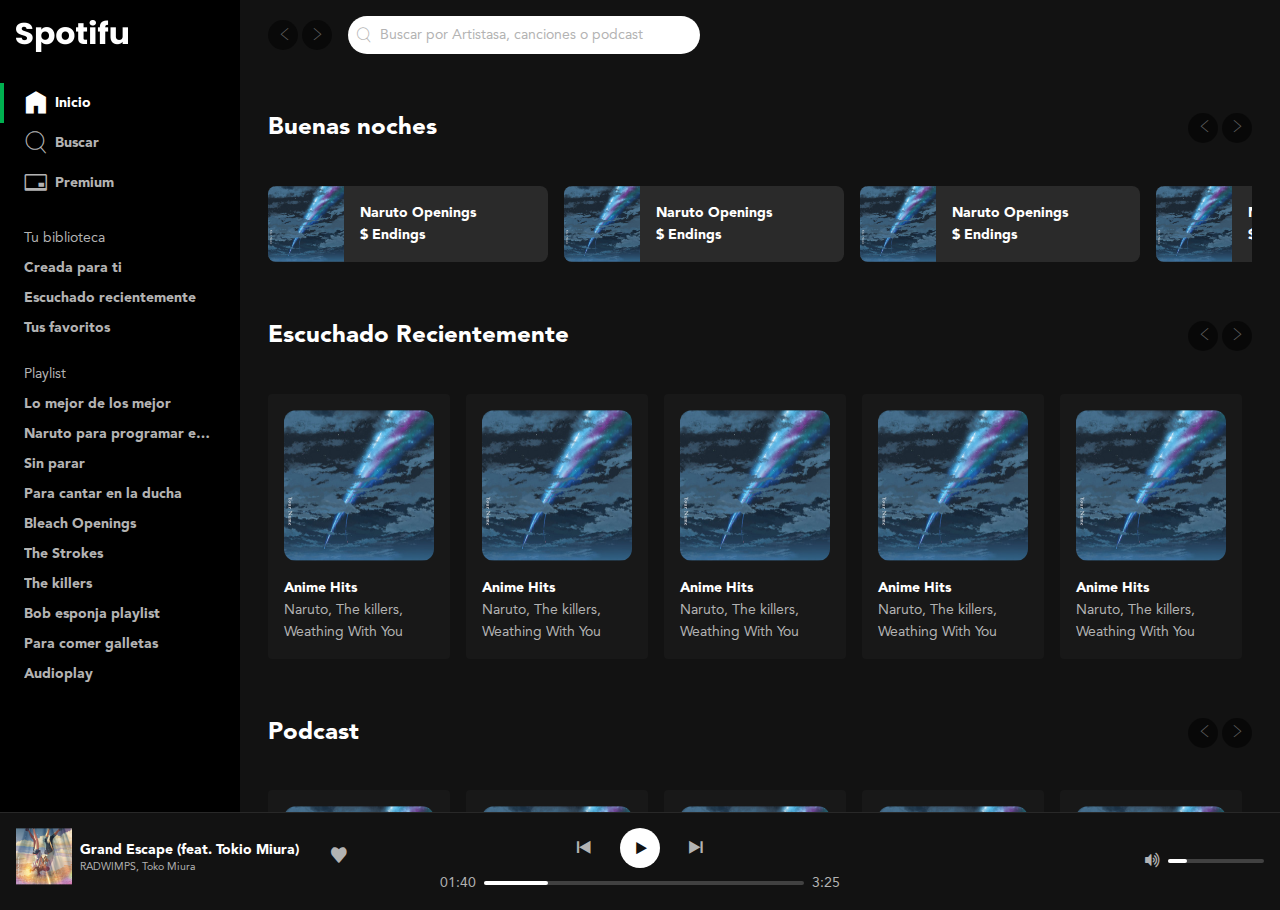
==== index.html @ 9090adfb "update: main-page" ====
<!DOCTYPE html>
<html lang="en">
<head>
    <meta charset="UTF-8">
    <meta http-equiv="X-UA-Compatible" content="IE=edge">
    <meta name="viewport" content="width=device-width, initial-scale=1.0">
    <title>Spotifu</title>
    <link rel="stylesheet" href="./css/index.css">
    <meta property="og:title" content="Spotifu, the best music" />
    <meta property="og:type" content="website" />
    <meta property="og:url" content="" />
    <meta property="og:image" content="./img/spotifu-logo.png" />
    <meta property="og:description" 
    content="Heres the best music in the world, where you can download and heart it from free" />
    <link rel="apple-touch-icon" sizes="57x57" href="/favicon/apple-icon-57x57.png">
    <link rel="apple-touch-icon" sizes="60x60" href="/favicon/apple-icon-60x60.png">
    <link rel="apple-touch-icon" sizes="72x72" href="/favicon/apple-icon-72x72.png">
    <link rel="apple-touch-icon" sizes="76x76" href="/favicon/apple-icon-76x76.png">
    <link rel="apple-touch-icon" sizes="114x114" href="/favicon/apple-icon-114x114.png">
    <link rel="apple-touch-icon" sizes="120x120" href="/favicon/apple-icon-120x120.png">
    <link rel="apple-touch-icon" sizes="144x144" href="/favicon/apple-icon-144x144.png">
    <link rel="apple-touch-icon" sizes="152x152" href="/favicon/apple-icon-152x152.png">
    <link rel="apple-touch-icon" sizes="180x180" href="/favicon/apple-icon-180x180.png">
    <link rel="icon" type="image/png" sizes="192x192"  href="/favicon/android-icon-192x192.png">
    <link rel="icon" type="image/png" sizes="32x32" href="/favicon/favicon-32x32.png">
    <link rel="icon" type="image/png" sizes="96x96" href="/favicon/favicon-96x96.png">
    <link rel="icon" type="image/png" sizes="16x16" href="/favicon/favicon-16x16.png">
    <link rel="manifest" href="/manifest.json">
    <meta name="msapplication-TileColor" content="#ffffff">
    <meta name="msapplication-TileImage" content="/ms-icon-144x144.png">
    <meta name="theme-color" content="#ffffff">
</head>
<body class="body"> 
    <div class="layout">
        <div class="layout-block">
            <div class="layout-sidebar">
                <div class="sidebar">
                    <header class="logo" role="banner">
                        <a href="/" aria-current="page">
                            <img src="img/spotifu-logo.png" alt="Logo de Spotifu" class="logo-image" width="112" height="32">
                        </a>
                    </header>
                    <nav class="menu" aria-label="Principal">
                        <ul class="menu-list">
                            <li class="menuItem is-active">
                                <a href="/" aria-current="page" class="link">
                                    <i class="icon-home" aria-hidden="true"></i> <span>Inicio</span>
                                </a>
                            </li>
                            <li class="menuItem">
                                <a href="/" aria-current="page" class="link">
                                    <i class="icon-search" ></i> <span>Buscar</span>
                                </a>
                            </li>
                            <li class="menuItem">
                                <a href="/" aria-current="page" class="link">
                                    <i class="icon-credit-card"></i> <span>Premium</span>
                                </a>
                            </li>
                        </ul>
                    </nav>
                    <nav class="list" aria-labelledby="library-navigation">
                        <h2 class="list-title" id="library-navigation">Tu biblioteca</h2>
                        <ul class="list-content">
                            <li class="list-item">
                                <a href="" class="link">Creada para ti</a>
                            </li>
                            <li class="list-item">
                                <a href="" class="link">Escuchado recientemente</a>
                            </li>
                            <li class="list-item">
                                <a href="" class="link">Tus favoritos</a>
                            </li>
                        </ul>
                    </nav>
                    <nav class="list" aria-labelledby="playlist-navigation">
                        <h2 class="list-title" id="playlist-navigation">Playlist</h2>
                        <ul class="list-content">
                            <li class="list-item">
                                <span class="ellipsis">
                                    <a href="" class="link">Lo mejor de los mejor</a>
                                </span>
                            </li>
                            <li class="list-item">
                                <span class="ellipsis">
                                    <a href="" class="link">Naruto para programar en la ducha</a>
                                </span>
                            </li>
                            <li class="list-item">
                                <span class="ellipsis">
                                    <a href="" class="link">Sin parar</a>
                                </span>
                            </li>
                            <li class="list-item">
                                <span class="ellipsis">
                                    <a href="" class="link">Para cantar en la ducha </a>
                                </span>
                            </li>
                            <li class="list-item">
                                <span class="ellipsis">
                                    <a href="" class="link">Bleach Openings</a>     
                                </span>
                            </li>
                            <li class="list-item">
                                <span class="ellipsis">
                                    <a href="" class="link">The Strokes</a>
                                </span>
                            </li>
                            <li class="list-item">
                                <span class="ellipsis">
                                    
                                    <a href="" class="link">The killers</a>
                                </span>
                            </li>
                            <li class="list-item">
                                <span class="ellipsis">
                                    
                                    <a href="" class="link">Bob esponja playlist</a>
                                </span>
                            </li>
                            <li class="list-item">
                                <span class="ellipsis">
                                    
                                    <a href="" class="link">Para comer galletas</a>
                                </span>
                            </li>
                            <li class="list-item">
                                <span class="ellipsis">
                                    
                                    <a href="" class="link">Audioplay</a>
                                </span>
                            </li>
                        </ul>
                    </nav>
                </div>
            </div>
            <div class="layout-main">
                <div class="page">
                    <div class="sticky">
                        <div class="page-block">
                            <header  class="header " aria-label="Barra superior y menú del usuario">
                                <div class="navigation">
                                    <button disabled href="" aria-label="Volver" title="Volver" class="navigation-prev">
                                        <i class="icon-arrow-left" aria-hidden="true"></i>
                                    </button>
                                    <button disabled href="" aria-label="Avanzar " title="Avanzar" class="navigation-next">
                                        <i class="icon-arrow-right" aria-hidden="true"></i>
                                    </button>
                                </div>
                                <form class="search" role="search" aria-label="Buscar por Artista, canciones o podcast" >
                                    <i class="icon-search" aria-hidden="true" ></i>
                                    <input type="search" placeholder="Buscar por Artistasa, canciones o podcast">
                                </form>
                            </header>
                        </div>
                    </div>
                    <main class="page-block">
                        <section class="playlistList" aria-labelledby="region1">
                            <div class="playlistList-top">
                                <h2 class="playlistList-title" id="region1">Buenas noches</h2>
                                <div class="navigation">
                                    <button disabled href="" aria-label="Volver" title="Volver" class="navigation-prev">
                                        <i class="icon-arrow-left" aria-hidden="true"></i>
                                    </button>
                                    <button disabled href="" aria-label="Avanzar " title="Avanzar" class="navigation-next">
                                        <i class="icon-arrow-right" aria-hidden="true"></i>
                                    </button>
                                </div>
                            </div>
                            <div class="playlistList-container">
                                <div class="playlistB">
                                    <div class="playlistB-cover">
                                        <img src="./img/animeHits.png" alt="Cover de la playlist Anime Hits">
                                    </div>
                                    <div class="playlistB-details">
                                        <h3 class="playlistB-title">Naruto Openings $ Endings</h3>
                                        <div class="playlistB-control">
                                            <button class="buttonIcon is-primary" title="Reporducir la lista de reproducción Naruto Openings $ Endings" aria-label="Reporducir la lista de reproducción Naruto Openings $ Endings">
                                                <i class="icon-play" aria-hidden="true"></i>
                                            </button>
                                        </div>
                                    </div>
                                </div>
                                <div class="playlistB">
                                    <div class="playlistB-cover">
                                        <img src="./img/animeHits.png" alt="Cover de la playlist Anime Hits">
                                    </div>
                                    <div class="playlistB-details">
                                        <h3 class="playlistB-title">Naruto Openings $ Endings</h3>
                                        <div class="playlistB-control">
                                            <button class="buttonIcon is-primary" title="Reporducir la lista de reproducción Naruto Openings $ Endings" aria-label="Reporducir la lista de reproducción Naruto Openings $ Endings">
                                                <i class="icon-play" aria-hidden="true"></i>
                                            </button>
                                        </div>
                                    </div>
                                </div>
                                <div class="playlistB">
                                    <div class="playlistB-cover">
                                        <img src="./img/animeHits.png" alt="Cover de la playlist Anime Hits">
                                    </div>
                                    <div class="playlistB-details">
                                        <h3 class="playlistB-title">Naruto Openings $ Endings</h3>
                                        <div class="playlistB-control">
                                            <button class="buttonIcon is-primary" title="Reporducir la lista de reproducción Naruto Openings $ Endings" aria-label="Reporducir la lista de reproducción Naruto Openings $ Endings">
                                                <i class="icon-play" aria-hidden="true"></i>
                                            </button>
                                        </div>
                                    </div>
                                </div>
                                <div class="playlistB">
                                    <div class="playlistB-cover">
                                        <img src="./img/animeHits.png" alt="Cover de la playlist Anime Hits">
                                    </div>
                                    <div class="playlistB-details">
                                        <h3 class="playlistB-title">Naruto Openings $ Endings</h3>
                                        <div class="playlistB-control">
                                            <button class="buttonIcon is-primary" title="Reporducir la lista de reproducción Naruto Openings $ Endings" aria-label="Reporducir la lista de reproducción Naruto Openings $ Endings">
                                                <i class="icon-play" aria-hidden="true"></i>
                                            </button>
                                        </div>
                                    </div>
                                </div>
                                <div class="playlistB">
                                    <div class="playlistB-cover">
                                        <img src="./img/animeHits.png" alt="Cover de la playlist Anime Hits">
                                    </div>
                                    <div class="playlistB-details">
                                        <h3 class="playlistB-title">Naruto Openings $ Endings</h3>
                                        <div class="playlistB-control">
                                            <button class="buttonIcon is-primary" title="Reporducir la lista de reproducción Naruto Openings $ Endings" aria-label="Reporducir la lista de reproducción Naruto Openings $ Endings">
                                                <i class="icon-play" aria-hidden="true"></i>
                                            </button>
                                        </div>
                                    </div>
                                </div>
                                <div class="playlistB">
                                    <div class="playlistB-cover">
                                        <img src="./img/animeHits.png" alt="Cover de la playlist Anime Hits">
                                    </div>
                                    <div class="playlistB-details">
                                        <h3 class="playlistB-title">Naruto Openings $ Endings</h3>
                                        <div class="playlistB-control">
                                            <button class="buttonIcon is-primary" title="Reporducir la lista de reproducción Naruto Openings $ Endings" aria-label="Reporducir la lista de reproducción Naruto Openings $ Endings">
                                                <i class="icon-play" aria-hidden="true"></i>
                                            </button>
                                        </div>
                                    </div>
                                </div>
                                <div class="playlistB">
                                    <div class="playlistB-cover">
                                        <img src="./img/animeHits.png" alt="Cover de la playlist Anime Hits">
                                    </div>
                                    <div class="playlistB-details">
                                        <h3 class="playlistB-title">Naruto Openings $ Endings</h3>
                                        <div class="playlistB-control">
                                            <button class="buttonIcon is-primary" title="Reporducir la lista de reproducción Naruto Openings $ Endings" aria-label="Reporducir la lista de reproducción Naruto Openings $ Endings">
                                                <i class="icon-play" aria-hidden="true"></i>
                                            </button>
                                        </div>
                                    </div>
                                </div>
                                <div class="playlistB">
                                    <div class="playlistB-cover">
                                        <img src="./img/animeHits.png" alt="Cover de la playlist Anime Hits">
                                    </div>
                                    <div class="playlistB-details">
                                        <h3 class="playlistB-title">Naruto Openings $ Endings</h3>
                                        <div class="playlistB-control">
                                            <button class="buttonIcon is-primary" title="Reporducir la lista de reproducción Naruto Openings $ Endings" aria-label="Reporducir la lista de reproducción Naruto Openings $ Endings">
                                                <i class="icon-play" aria-hidden="true"></i>
                                            </button>
                                        </div>
                                    </div>
                                </div>
                                <div class="playlistB">
                                    <div class="playlistB-cover">
                                        <img src="./img/animeHits.png" alt="Cover de la playlist Anime Hits">
                                    </div>
                                    <div class="playlistB-details">
                                        <h3 class="playlistB-title">Naruto Openings $ Endings</h3>
                                        <div class="playlistB-control">
                                            <button class="buttonIcon is-primary" title="Reporducir la lista de reproducción Naruto Openings $ Endings" aria-label="Reporducir la lista de reproducción Naruto Openings $ Endings">
                                                <i class="icon-play" aria-hidden="true"></i>
                                            </button>
                                        </div>
                                    </div>
                                </div>
                            </div>
                        </section>
                    
                        <section class="playlistList" aria-labelledby="region2">
                            <div class="playlistList-top">
                                <h2 class="playlistList-title" id="region2">Escuchado Recientemente</h2>
                                <div class="navigation">
                                    <button disabled href="" aria-label="Volver" title="Volver" class="navigation-prev">
                                        <i class="icon-arrow-left" aria-hidden="true"></i>
                                    </button>
                                    <button disabled href="" aria-label="Avanzar " title="Avanzar" class="navigation-next">
                                        <i class="icon-arrow-right" aria-hidden="true"></i>
                                    </button>
                                </div>
                            </div>
                            
                            <div class="playlistList-container">
                                <div class="playlistA">
                                    <div class="playlistA-cover">
                                        <img src="img/animeHits.png" alt="Cover de la playlist AnimeHits">
                                        <button class="buttonIcon is-primary" aria-label="Reproducir" title="Reproducir">
                                            <i class="icon-play" aria-hidden="true"></i>
                                        </button>
                                    </div>
                                    <h3 class="playlistA-title">Anime Hits</h3>
                                    <h4 class="playlistA-description">Naruto, The killers, Weathing With You</h4>
                                </div>
                                <div class="playlistA">
                                    <div class="playlistA-cover">
                                        <img src="img/animeHits.png" alt="Cover de la playlist AnimeHits">
                                        <button class="buttonIcon is-primary" aria-label="Reproducir" title="Reproducir">
                                            <i class="icon-play" aria-hidden="true"></i>
                                        </button>
                                    </div>
                                    <h3 class="playlistA-title">Anime Hits</h3>
                                    <h4 class="playlistA-description">Naruto, The killers, Weathing With You</h4>
                                </div>
                                <div class="playlistA">
                                    <div class="playlistA-cover">
                                        <img src="img/animeHits.png" alt="Cover de la playlist AnimeHits">
                                        <button class="buttonIcon is-primary" aria-label="Reproducir" title="Reproducir">
                                            <i class="icon-play" aria-hidden="true"></i>
                                        </button>
                                    </div>
                                    <h3 class="playlistA-title">Anime Hits</h3>
                                    <h4 class="playlistA-description">Naruto, The killers, Weathing With You</h4>
                                </div>
                                <div class="playlistA">
                                    <div class="playlistA-cover">
                                        <img src="img/animeHits.png" alt="Cover de la playlist AnimeHits">
                                        <button class="buttonIcon is-primary" aria-label="Reproducir" title="Reproducir">
                                            <i class="icon-play" aria-hidden="true"></i>
                                        </button>
                                    </div>
                                    <h3 class="playlistA-title">Anime Hits</h3>
                                    <h4 class="playlistA-description">Naruto, The killers, Weathing With You</h4>
                                </div>
                                <div class="playlistA">
                                    <div class="playlistA-cover">
                                        <img src="img/animeHits.png" alt="Cover de la playlist AnimeHits">
                                        <button class="buttonIcon is-primary" aria-label="Reproducir" title="Reproducir">
                                            <i class="icon-play" aria-hidden="true"></i>
                                        </button>
                                    </div>
                                    <h3 class="playlistA-title">Anime Hits</h3>
                                    <h4 class="playlistA-description">Naruto, The killers, Weathing With You</h4>
                                </div>
                                <div class="playlistA">
                                    <div class="playlistA-cover">
                                        <img src="img/animeHits.png" alt="Cover de la playlist AnimeHits">
                                        <button class="buttonIcon is-primary" aria-label="Reproducir" title="Reproducir">
                                            <i class="icon-play" aria-hidden="true"></i>
                                        </button>
                                    </div>
                                    <h3 class="playlistA-title">Anime Hits</h3>
                                    <h4 class="playlistA-description">Naruto, The killers, Weathing With You</h4>
                                </div>
                                <div class="playlistA">
                                    <div class="playlistA-cover">
                                        <img src="img/animeHits.png" alt="Cover de la playlist AnimeHits">
                                        <button class="buttonIcon is-primary" aria-label="Reproducir" title="Reproducir">
                                            <i class="icon-play" aria-hidden="true"></i>
                                        </button>
                                    </div>
                                    <h3 class="playlistA-title">Anime Hits</h3>
                                    <h4 class="playlistA-description">Naruto, The killers, Weathing With You</h4>
                                </div>
                                <div class="playlistA">
                                    <div class="playlistA-cover">
                                        <img src="img/animeHits.png" alt="Cover de la playlist AnimeHits">
                                        <button class="buttonIcon is-primary" aria-label="Reproducir" title="Reproducir">
                                            <i class="icon-play" aria-hidden="true"></i>
                                        </button>
                                    </div>
                                    <h3 class="playlistA-title">Anime Hits</h3>
                                    <h4 class="playlistA-description">Naruto, The killers, Weathing With You</h4>
                                </div>
                                <div class="playlistA">
                                    <div class="playlistA-cover">
                                        <img src="img/animeHits.png" alt="Cover de la playlist AnimeHits">
                                        <button class="buttonIcon is-primary" aria-label="Reproducir" title="Reproducir">
                                            <i class="icon-play" aria-hidden="true"></i>
                                        </button>
                                    </div>
                                    <h3 class="playlistA-title">Anime Hits</h3>
                                    <h4 class="playlistA-description">Naruto, The killers, Weathing With You</h4>
                                </div>
                            </div>
                        </section>
                        <section class="playlistList" aria-labelledby="region3">
                            <div class="playlistList-top">
                                <h2 class="playlistList-title" id="region3">Podcast</h2>
                                <div class="navigation">
                                    <button disabled href="" aria-label="Volver" title="Volver" class="navigation-prev">
                                        <i class="icon-arrow-left" aria-hidden="true"></i>
                                    </button>
                                    <button disabled href="" aria-label="Avanzar " title="Avanzar" class="navigation-next">
                                        <i class="icon-arrow-right" aria-hidden="true"></i>
                                    </button>
                                </div>
                            </div>
                            
                            <div class="playlistList-container">
                                <div class="playlistA">
                                    <div class="playlistA-cover">
                                        <img src="img/animeHits.png" alt="Cover de la playlist AnimeHits">
                                        <button class="buttonIcon is-primary" aria-label="Reproducir" title="Reproducir">
                                            <i class="icon-play" aria-hidden="true"></i>
                                        </button>
                                    </div>
                                    <h3 class="playlistA-title">Anime Hits</h3>
                                    <h4 class="playlistA-description">Naruto, The killers, Weathing With You</h4>
                                </div>
                                <div class="playlistA">
                                    <div class="playlistA-cover">
                                        <img src="img/animeHits.png" alt="Cover de la playlist AnimeHits">
                                        <button class="buttonIcon is-primary" aria-label="Reproducir" title="Reproducir">
                                            <i class="icon-play" aria-hidden="true"></i>
                                        </button>
                                    </div>
                                    <h3 class="playlistA-title">Anime Hits</h3>
                                    <h4 class="playlistA-description">Naruto, The killers, Weathing With You</h4>
                                </div>
                                <div class="playlistA">
                                    <div class="playlistA-cover">
                                        <img src="img/animeHits.png" alt="Cover de la playlist AnimeHits">
                                        <button class="buttonIcon is-primary" aria-label="Reproducir" title="Reproducir">
                                            <i class="icon-play" aria-hidden="true"></i>
                                        </button>
                                    </div>
                                    <h3 class="playlistA-title">Anime Hits</h3>
                                    <h4 class="playlistA-description">Naruto, The killers, Weathing With You</h4>
                                </div>
                                <div class="playlistA">
                                    <div class="playlistA-cover">
                                        <img src="img/animeHits.png" alt="Cover de la playlist AnimeHits">
                                        <button class="buttonIcon is-primary" aria-label="Reproducir" title="Reproducir">
                                            <i class="icon-play" aria-hidden="true"></i>
                                        </button>
                                    </div>
                                    <h3 class="playlistA-title">Anime Hits</h3>
                                    <h4 class="playlistA-description">Naruto, The killers, Weathing With You</h4>
                                </div>
                                <div class="playlistA">
                                    <div class="playlistA-cover">
                                        <img src="img/animeHits.png" alt="Cover de la playlist AnimeHits">
                                        <button class="buttonIcon is-primary" aria-label="Reproducir" title="Reproducir">
                                            <i class="icon-play" aria-hidden="true"></i>
                                        </button>
                                    </div>
                                    <h3 class="playlistA-title">Anime Hits</h3>
                                    <h4 class="playlistA-description">Naruto, The killers, Weathing With You</h4>
                                </div>
                                <div class="playlistA">
                                    <div class="playlistA-cover">
                                        <img src="img/animeHits.png" alt="Cover de la playlist AnimeHits">
                                        <button class="buttonIcon is-primary" aria-label="Reproducir" title="Reproducir">
                                            <i class="icon-play" aria-hidden="true"></i>
                                        </button>
                                    </div>
                                    <h3 class="playlistA-title">Anime Hits</h3>
                                    <h4 class="playlistA-description">Naruto, The killers, Weathing With You</h4>
                                </div>
                                <div class="playlistA">
                                    <div class="playlistA-cover">
                                        <img src="img/animeHits.png" alt="Cover de la playlist AnimeHits">
                                        <button class="buttonIcon is-primary" aria-label="Reproducir" title="Reproducir">
                                            <i class="icon-play" aria-hidden="true"></i>
                                        </button>
                                    </div>
                                    <h3 class="playlistA-title">Anime Hits</h3>
                                    <h4 class="playlistA-description">Naruto, The killers, Weathing With You</h4>
                                </div>
                                <div class="playlistA">
                                    <div class="playlistA-cover">
                                        <img src="img/animeHits.png" alt="Cover de la playlist AnimeHits">
                                        <button class="buttonIcon is-primary" aria-label="Reproducir" title="Reproducir">
                                            <i class="icon-play" aria-hidden="true"></i>
                                        </button>
                                    </div>
                                    <h3 class="playlistA-title">Anime Hits</h3>
                                    <h4 class="playlistA-description">Naruto, The killers, Weathing With You</h4>
                                </div>
                                <div class="playlistA">
                                    <div class="playlistA-cover">
                                        <img src="img/animeHits.png" alt="Cover de la playlist AnimeHits">
                                        <button class="buttonIcon is-primary" aria-label="Reproducir" title="Reproducir">
                                            <i class="icon-play" aria-hidden="true"></i>
                                        </button>
                                    </div>
                                    <h3 class="playlistA-title">Anime Hits</h3>
                                    <h4 class="playlistA-description">Naruto, The killers, Weathing With You</h4>
                                </div>
                            </div>
                        </section>
                        <section class="playlistList" aria-labelledby="region4">
                            <div class="playlistList-top">
                                <h2 class="playlistList-title" id="region4">Lo mejor de lo mejor</h2>
                                <div class="navigation">
                                    <button disabled href="" aria-label="Volver" title="Volver" class="navigation-prev">
                                        <i class="icon-arrow-left" aria-hidden="true"></i>
                                    </button>
                                    <button disabled href="" aria-label="Avanzar " title="Avanzar" class="navigation-next">
                                        <i class="icon-arrow-right" aria-hidden="true"></i>
                                    </button>
                                </div>
                            </div>
                            
                            <div class="playlistList-container">
                                <div class="playlistA">
                                    <div class="playlistA-cover">
                                        <img src="img/animeHits.png" alt="Cover de la playlist AnimeHits">
                                        <button class="buttonIcon is-primary" aria-label="Reproducir" title="Reproducir">
                                            <i class="icon-play" aria-hidden="true"></i>
                                        </button>
                                    </div>
                                    <h3 class="playlistA-title">Anime Hits</h3>
                                    <h4 class="playlistA-description">Naruto, The killers, Weathing With You</h4>
                                </div>
                                <div class="playlistA">
                                    <div class="playlistA-cover">
                                        <img src="img/animeHits.png" alt="Cover de la playlist AnimeHits">
                                        <button class="buttonIcon is-primary" aria-label="Reproducir" title="Reproducir">
                                            <i class="icon-play" aria-hidden="true"></i>
                                        </button>
                                    </div>
                                    <h3 class="playlistA-title">Anime Hits</h3>
                                    <h4 class="playlistA-description">Naruto, The killers, Weathing With You</h4>
                                </div>
                                <div class="playlistA">
                                    <div class="playlistA-cover">
                                        <img src="img/animeHits.png" alt="Cover de la playlist AnimeHits">
                                        <button class="buttonIcon is-primary" aria-label="Reproducir" title="Reproducir">
                                            <i class="icon-play" aria-hidden="true"></i>
                                        </button>
                                    </div>
                                    <h3 class="playlistA-title">Anime Hits</h3>
                                    <h4 class="playlistA-description">Naruto, The killers, Weathing With You</h4>
                                </div>
                                <div class="playlistA">
                                    <div class="playlistA-cover">
                                        <img src="img/animeHits.png" alt="Cover de la playlist AnimeHits">
                                        <button class="buttonIcon is-primary" aria-label="Reproducir" title="Reproducir">
                                            <i class="icon-play" aria-hidden="true"></i>
                                        </button>
                                    </div>
                                    <h3 class="playlistA-title">Anime Hits</h3>
                                    <h4 class="playlistA-description">Naruto, The killers, Weathing With You</h4>
                                </div>
                                <div class="playlistA">
                                    <div class="playlistA-cover">
                                        <img src="img/animeHits.png" alt="Cover de la playlist AnimeHits">
                                        <button class="buttonIcon is-primary" aria-label="Reproducir" title="Reproducir">
                                            <i class="icon-play" aria-hidden="true"></i>
                                        </button>
                                    </div>
                                    <h3 class="playlistA-title">Anime Hits</h3>
                                    <h4 class="playlistA-description">Naruto, The killers, Weathing With You</h4>
                                </div>
                                <div class="playlistA">
                                    <div class="playlistA-cover">
                                        <img src="img/animeHits.png" alt="Cover de la playlist AnimeHits">
                                        <button class="buttonIcon is-primary" aria-label="Reproducir" title="Reproducir">
                                            <i class="icon-play" aria-hidden="true"></i>
                                        </button>
                                    </div>
                                    <h3 class="playlistA-title">Anime Hits</h3>
                                    <h4 class="playlistA-description">Naruto, The killers, Weathing With You</h4>
                                </div>
                                <div class="playlistA">
                                    <div class="playlistA-cover">
                                        <img src="img/animeHits.png" alt="Cover de la playlist AnimeHits">
                                        <button class="buttonIcon is-primary" aria-label="Reproducir" title="Reproducir">
                                            <i class="icon-play" aria-hidden="true"></i>
                                        </button>
                                    </div>
                                    <h3 class="playlistA-title">Anime Hits</h3>
                                    <h4 class="playlistA-description">Naruto, The killers, Weathing With You</h4>
                                </div>
                                <div class="playlistA">
                                    <div class="playlistA-cover">
                                        <img src="img/animeHits.png" alt="Cover de la playlist AnimeHits">
                                        <button class="buttonIcon is-primary" aria-label="Reproducir" title="Reproducir">
                                            <i class="icon-play" aria-hidden="true"></i>
                                        </button>
                                    </div>
                                    <h3 class="playlistA-title">Anime Hits</h3>
                                    <h4 class="playlistA-description">Naruto, The killers, Weathing With You</h4>
                                </div>
                                <div class="playlistA">
                                    <div class="playlistA-cover">
                                        <img src="img/animeHits.png" alt="Cover de la playlist AnimeHits">
                                        <button class="buttonIcon is-primary" aria-label="Reproducir" title="Reproducir">
                                            <i class="icon-play" aria-hidden="true"></i>
                                        </button>
                                    </div>
                                    <h3 class="playlistA-title">Anime Hits</h3>
                                    <h4 class="playlistA-description">Naruto, The killers, Weathing With You</h4>
                                </div>
                            </div>
                        </section>
                    </main>
                </div>
            </div>
            
        </div>
        <div class="layout-block">
            <footer class="layout-bottom">
                <div class="player">
                    <div class="player-nowPlaying">
                        <div class="nowPlaying">
                            <div class="nowPlaying-cover">
                                <img src="img/MiniCover.png" alt="Portada Grand Scape">
                            </div>
                            <div class="nowPlaying-details">
                                <div class="nowPlaying-description">
                                    <a href="#song" class="nowPlaying-title">
                                        Grand Escape (feat. Tokio Miura) 
                                    </a> 
                                    <a href="#RADWIMPS" class="nowPlaying-artist"> 
                                        RADWIMPS, Toko Miura 
                                    </a> 
                                </div>
                                <div class="nowPlaying-actions">
                                    <button class="player-control"  role="switch" title="Guardar en tu biblioteca" aria-label="Guardar en tu biblioteca" aria-checked="false">
                                        <i class="icon-heart" aria-hidden="true"></i>
                                    </button>
                                </div>
                               
                            </div>
                        </div>
                    </div>
                    <div class="player-PlayerControls">
                        <div class="playerControls">
                            <div class="playerControls-buttons" aria-label="Controles de reproducción">
                                <button class="buttonIcon" aria-label="Anterior" title="Anterior">
                                    <i class="icon-prev" aria-hidden="true"></i>
                                </button>
                                <button class="buttonIcon is-white" aria-label="Reproducir">
                                    <i class="icon-play" aria-hidden="true"></i>
                                </button>
                                <button class="buttonIcon" aria-label="Siguiente" title="Siguiente">
                                    <i class="icon-next" aria-hidden="true"></i>
                                </button>
                            </div>
                            
                            <div class="playerPlayback">
                                <span class="playerPlayback-progressTime">01:40</span>
                                <div class="playerPlayback-slider">
                                    <div class="slider">
                                        <div class="slider-progress">
                                            <button class="slider-button" aria-label="Controlar el progreso de la reproducción"></button>
                                        </div>
                                    </div>
                                </div>
                                <span class="playPlayback-progressTime">3:25</span>
                            </div>
                        </div>
                    </div>
                    <div class="player-playerVolumen">
                        <div class="playerVolumen">
                            <button class="player-control" aria-describedby="volumen-icon" aria-label="Silenciar">
                                <i class="icon-volume-up" id="volumen-icon" aria-hidden="true" role="presentation" aria-label="Volumen alto"></i>
                            </button>
                            <div class="playerVolumen-slider">
                                <div class="slider">
                                    <div class="slider-progress">
                                        <button class="slider-button" aria-label="Controlar el progreso de la reproducción"></button>
                                    </div>
                                </div>
                            </div>
                        </div>
                    </div>
                </div>

            </footer>
        </div>
    </div>


</body>
</html>
---- css/index.css ----
@import './icons.css';
@import './fonts.css';
@import './body.css';
@import './links.css';
@import './button-icon.css';
@import './sidebar.css';
@import './ellipsis.css';
@import './player.css';
@import './page.css';
@import './layout.css';
@import './scrollbar.css';

:root{
 --primary: #00B050;
 --white: #fff;
 --gray10: #B3B3B3;
 --gray20: #737373;
 --gray30: #282828;
 --gray40: #181818;
 --gray50: #121212;
 --gray60: #000;

 --baseFontFamily: Avenir, Helvetica, san-serif;
 --headLine1: bold 2rem/normal var(--baseFontFamily);
 --headLine2: bold 1.5rem/1.75rem var(--baseFontFamily);
 --baseFont: normal .875rem/1.375rem var(--baseFontFamily);
 --baseFontBold: bold .875rem/1.375rem var(--baseFontFamily);
 --button: bold .875rem/1rem var(--baseFontFamily);
 --smallFont: normal .75em/normal var(--baseFontFamily);
}
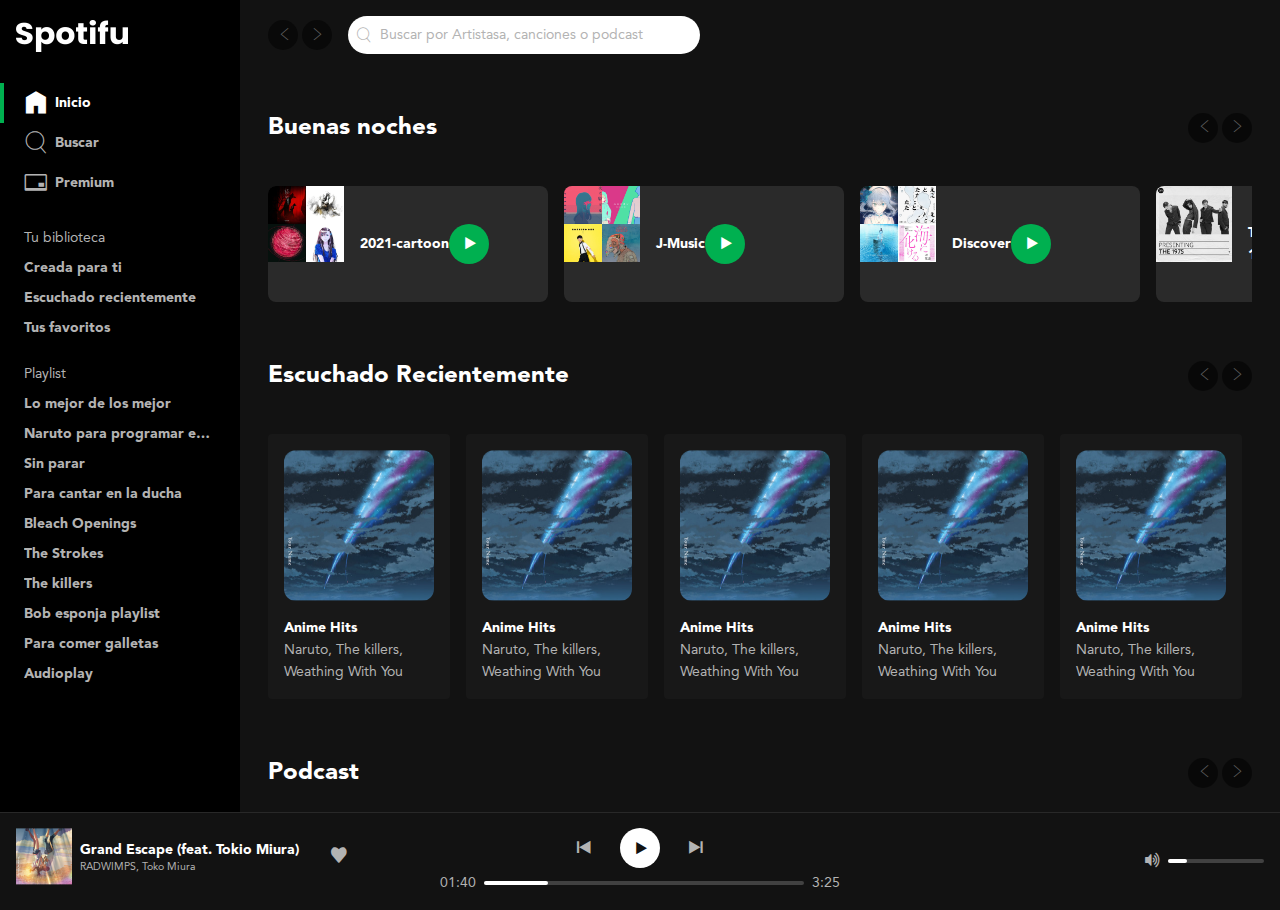
==== commit 0bd6ba57: "adding: img" ====
--- a/index.html
+++ b/index.html
@@ -12,19 +12,19 @@
     <meta property="og:image" content="./img/spotifu-logo.png" />
     <meta property="og:description" 
     content="Heres the best music in the world, where you can download and heart it from free" />
-    <link rel="apple-touch-icon" sizes="57x57" href="/favicon/apple-icon-57x57.png">
-    <link rel="apple-touch-icon" sizes="60x60" href="/favicon/apple-icon-60x60.png">
-    <link rel="apple-touch-icon" sizes="72x72" href="/favicon/apple-icon-72x72.png">
-    <link rel="apple-touch-icon" sizes="76x76" href="/favicon/apple-icon-76x76.png">
-    <link rel="apple-touch-icon" sizes="114x114" href="/favicon/apple-icon-114x114.png">
-    <link rel="apple-touch-icon" sizes="120x120" href="/favicon/apple-icon-120x120.png">
-    <link rel="apple-touch-icon" sizes="144x144" href="/favicon/apple-icon-144x144.png">
-    <link rel="apple-touch-icon" sizes="152x152" href="/favicon/apple-icon-152x152.png">
-    <link rel="apple-touch-icon" sizes="180x180" href="/favicon/apple-icon-180x180.png">
-    <link rel="icon" type="image/png" sizes="192x192"  href="/favicon/android-icon-192x192.png">
-    <link rel="icon" type="image/png" sizes="32x32" href="/favicon/favicon-32x32.png">
-    <link rel="icon" type="image/png" sizes="96x96" href="/favicon/favicon-96x96.png">
-    <link rel="icon" type="image/png" sizes="16x16" href="/favicon/favicon-16x16.png">
+    <link rel="apple-touch-icon" sizes="57x57" href="./favicon/apple-icon-57x57.png">
+    <link rel="apple-touch-icon" sizes="60x60" href="./favicon/apple-icon-60x60.png">
+    <link rel="apple-touch-icon" sizes="72x72" href="./favicon/apple-icon-72x72.png">
+    <link rel="apple-touch-icon" sizes="76x76" href="./favicon/apple-icon-76x76.png">
+    <link rel="apple-touch-icon" sizes="114x114" href="./favicon/apple-icon-114x114.png">
+    <link rel="apple-touch-icon" sizes="120x120" href="./favicon/apple-icon-120x120.png">
+    <link rel="apple-touch-icon" sizes="144x144" href="./favicon/apple-icon-144x144.png">
+    <link rel="apple-touch-icon" sizes="152x152" href="./favicon/apple-icon-152x152.png">
+    <link rel="apple-touch-icon" sizes="180x180" href="./favicon/apple-icon-180x180.png">
+    <link rel="icon" type="image/png" sizes="192x192"  href="./favicon/android-icon-192x192.png">
+    <link rel="icon" type="image/png" sizes="32x32" href="./favicon/favicon-32x32.png">
+    <link rel="icon" type="image/png" sizes="96x96" href="./favicon/favicon-96x96.png">
+    <link rel="icon" type="image/png" sizes="16x16" href="./favicon/favicon-16x16.png">
     <link rel="manifest" href="/manifest.json">
     <meta name="msapplication-TileColor" content="#ffffff">
     <meta name="msapplication-TileImage" content="/ms-icon-144x144.png">
@@ -170,116 +170,116 @@
                             <div class="playlistList-container">
                                 <div class="playlistB">
                                     <div class="playlistB-cover">
-                                        <img src="./img/animeHits.png" alt="Cover de la playlist Anime Hits">
-                                    </div>
-                                    <div class="playlistB-details">
-                                        <h3 class="playlistB-title">Naruto Openings $ Endings</h3>
-                                        <div class="playlistB-control">
-                                            <button class="buttonIcon is-primary" title="Reporducir la lista de reproducción Naruto Openings $ Endings" aria-label="Reporducir la lista de reproducción Naruto Openings $ Endings">
-                                                <i class="icon-play" aria-hidden="true"></i>
-                                            </button>
-                                        </div>
-                                    </div>
-                                </div>
-                                <div class="playlistB">
-                                    <div class="playlistB-cover">
-                                        <img src="./img/animeHits.png" alt="Cover de la playlist Anime Hits">
-                                    </div>
-                                    <div class="playlistB-details">
-                                        <h3 class="playlistB-title">Naruto Openings $ Endings</h3>
-                                        <div class="playlistB-control">
-                                            <button class="buttonIcon is-primary" title="Reporducir la lista de reproducción Naruto Openings $ Endings" aria-label="Reporducir la lista de reproducción Naruto Openings $ Endings">
-                                                <i class="icon-play" aria-hidden="true"></i>
-                                            </button>
-                                        </div>
-                                    </div>
-                                </div>
-                                <div class="playlistB">
-                                    <div class="playlistB-cover">
-                                        <img src="./img/animeHits.png" alt="Cover de la playlist Anime Hits">
-                                    </div>
-                                    <div class="playlistB-details">
-                                        <h3 class="playlistB-title">Naruto Openings $ Endings</h3>
-                                        <div class="playlistB-control">
-                                            <button class="buttonIcon is-primary" title="Reporducir la lista de reproducción Naruto Openings $ Endings" aria-label="Reporducir la lista de reproducción Naruto Openings $ Endings">
-                                                <i class="icon-play" aria-hidden="true"></i>
-                                            </button>
-                                        </div>
-                                    </div>
-                                </div>
-                                <div class="playlistB">
-                                    <div class="playlistB-cover">
-                                        <img src="./img/animeHits.png" alt="Cover de la playlist Anime Hits">
-                                    </div>
-                                    <div class="playlistB-details">
-                                        <h3 class="playlistB-title">Naruto Openings $ Endings</h3>
-                                        <div class="playlistB-control">
-                                            <button class="buttonIcon is-primary" title="Reporducir la lista de reproducción Naruto Openings $ Endings" aria-label="Reporducir la lista de reproducción Naruto Openings $ Endings">
-                                                <i class="icon-play" aria-hidden="true"></i>
-                                            </button>
-                                        </div>
-                                    </div>
-                                </div>
-                                <div class="playlistB">
-                                    <div class="playlistB-cover">
-                                        <img src="./img/animeHits.png" alt="Cover de la playlist Anime Hits">
-                                    </div>
-                                    <div class="playlistB-details">
-                                        <h3 class="playlistB-title">Naruto Openings $ Endings</h3>
-                                        <div class="playlistB-control">
-                                            <button class="buttonIcon is-primary" title="Reporducir la lista de reproducción Naruto Openings $ Endings" aria-label="Reporducir la lista de reproducción Naruto Openings $ Endings">
-                                                <i class="icon-play" aria-hidden="true"></i>
-                                            </button>
-                                        </div>
-                                    </div>
-                                </div>
-                                <div class="playlistB">
-                                    <div class="playlistB-cover">
-                                        <img src="./img/animeHits.png" alt="Cover de la playlist Anime Hits">
-                                    </div>
-                                    <div class="playlistB-details">
-                                        <h3 class="playlistB-title">Naruto Openings $ Endings</h3>
-                                        <div class="playlistB-control">
-                                            <button class="buttonIcon is-primary" title="Reporducir la lista de reproducción Naruto Openings $ Endings" aria-label="Reporducir la lista de reproducción Naruto Openings $ Endings">
-                                                <i class="icon-play" aria-hidden="true"></i>
-                                            </button>
-                                        </div>
-                                    </div>
-                                </div>
-                                <div class="playlistB">
-                                    <div class="playlistB-cover">
-                                        <img src="./img/animeHits.png" alt="Cover de la playlist Anime Hits">
-                                    </div>
-                                    <div class="playlistB-details">
-                                        <h3 class="playlistB-title">Naruto Openings $ Endings</h3>
-                                        <div class="playlistB-control">
-                                            <button class="buttonIcon is-primary" title="Reporducir la lista de reproducción Naruto Openings $ Endings" aria-label="Reporducir la lista de reproducción Naruto Openings $ Endings">
-                                                <i class="icon-play" aria-hidden="true"></i>
-                                            </button>
-                                        </div>
-                                    </div>
-                                </div>
-                                <div class="playlistB">
-                                    <div class="playlistB-cover">
-                                        <img src="./img/animeHits.png" alt="Cover de la playlist Anime Hits">
-                                    </div>
-                                    <div class="playlistB-details">
-                                        <h3 class="playlistB-title">Naruto Openings $ Endings</h3>
-                                        <div class="playlistB-control">
-                                            <button class="buttonIcon is-primary" title="Reporducir la lista de reproducción Naruto Openings $ Endings" aria-label="Reporducir la lista de reproducción Naruto Openings $ Endings">
-                                                <i class="icon-play" aria-hidden="true"></i>
-                                            </button>
-                                        </div>
-                                    </div>
-                                </div>
-                                <div class="playlistB">
-                                    <div class="playlistB-cover">
-                                        <img src="./img/animeHits.png" alt="Cover de la playlist Anime Hits">
-                                    </div>
-                                    <div class="playlistB-details">
-                                        <h3 class="playlistB-title">Naruto Openings $ Endings</h3>
-                                        <div class="playlistB-control">
-                                            <button class="buttonIcon is-primary" title="Reporducir la lista de reproducción Naruto Openings $ Endings" aria-label="Reporducir la lista de reproducción Naruto Openings $ Endings">
+                                        <img src="./img/cartoon-pl.jpg" alt="Cover de la playlist Anime Hits">
+                                    </div>
+                                    <div class="playlistB-details">
+                                        <h3 class="playlistB-title">2021-cartoon</h3>
+                                        <div class="playlistB-control">
+                                            <button class="buttonIcon is-primary" title="Reporducir la lista de reproducción 2021-cartoon" aria-label="Reporducir la lista de reproducción 2021-cartoon">
+                                                <i class="icon-play" aria-hidden="true"></i>
+                                            </button>
+                                        </div>
+                                    </div>
+                                </div>
+                                <div class="playlistB">
+                                    <div class="playlistB-cover">
+                                        <img src="./img/jmusic-pl.jpg" alt="Cover de la playlist Anime Hits">
+                                    </div>
+                                    <div class="playlistB-details">
+                                        <h3 class="playlistB-title">J-Music</h3>
+                                        <div class="playlistB-control">
+                                            <button class="buttonIcon is-primary" title="Reporducir la lista de reproducción J-Music" aria-label="Reporducir la lista de reproducción J-Music">
+                                                <i class="icon-play" aria-hidden="true"></i>
+                                            </button>
+                                        </div>
+                                    </div>
+                                </div>
+                                <div class="playlistB">
+                                    <div class="playlistB-cover">
+                                        <img src="./img/discover-pl.jpg" alt="Cover de la playlist Anime Hits">
+                                    </div>
+                                    <div class="playlistB-details">
+                                        <h3 class="playlistB-title">Discover</h3>
+                                        <div class="playlistB-control">
+                                            <button class="buttonIcon is-primary" title="Reporducir la lista de reproducción Discover" aria-label="Reporducir la lista de reproducción Discover">
+                                                <i class="icon-play" aria-hidden="true"></i>
+                                            </button>
+                                        </div>
+                                    </div>
+                                </div>
+                                <div class="playlistB">
+                                    <div class="playlistB-cover">
+                                        <img src="./img/Best1975-pl.jpg" alt="Cover de la playlist The best of The 1975">
+                                    </div>
+                                    <div class="playlistB-details">
+                                        <h3 class="playlistB-title">The best of The 1975</h3>
+                                        <div class="playlistB-control">
+                                            <button class="buttonIcon is-primary" title="Reporducir la lista de reproducción The best of The 1975" aria-label="Reporducir la lista de reproducción The best of The 1975">
+                                                <i class="icon-play" aria-hidden="true"></i>
+                                            </button>
+                                        </div>
+                                    </div>
+                                </div>
+                                <div class="playlistB">
+                                    <div class="playlistB-cover">
+                                        <img src="./img/rock-lp.jpg" alt="Cover de la playlist Rock of Ages">
+                                    </div>
+                                    <div class="playlistB-details">
+                                        <h3 class="playlistB-title">Rock of Ages</h3>
+                                        <div class="playlistB-control">
+                                            <button class="buttonIcon is-primary" title="Reporducir la lista de reproducción Rock of Ages" aria-label="Reporducir la lista de reproducción Rock of Ages">
+                                                <i class="icon-play" aria-hidden="true"></i>
+                                            </button>
+                                        </div>
+                                    </div>
+                                </div>
+                                <div class="playlistB">
+                                    <div class="playlistB-cover">
+                                        <img src="./img/garage-lp.jpg" alt="Cover de la playlist In the Garage">
+                                    </div>
+                                    <div class="playlistB-details">
+                                        <h3 class="playlistB-title">In the Garage</h3>
+                                        <div class="playlistB-control">
+                                            <button class="buttonIcon is-primary" title="Reporducir la lista de reproducción In the Garage" aria-label="Reporducir la lista de reproducción In the Garage">
+                                                <i class="icon-play" aria-hidden="true"></i>
+                                            </button>
+                                        </div>
+                                    </div>
+                                </div>
+                                <div class="playlistB">
+                                    <div class="playlistB-cover">
+                                        <img src="./img/GoPunkYourself-lp.jpg" alt="Cover de la playlist Go Punk Yourself">
+                                    </div>
+                                    <div class="playlistB-details">
+                                        <h3 class="playlistB-title">Go Punk Yourself</h3>
+                                        <div class="playlistB-control">
+                                            <button class="buttonIcon is-primary" title="Reporducir la lista de reproducción Go Punk Yourself" aria-label="Reporducir la lista de reproducción Go Punk Yourself">
+                                                <i class="icon-play" aria-hidden="true"></i>
+                                            </button>
+                                        </div>
+                                    </div>
+                                </div>
+                                <div class="playlistB">
+                                    <div class="playlistB-cover">
+                                        <img src="./img/knows-lp.jpg" alt="Cover de la playlist Youtube knows me well">
+                                    </div>
+                                    <div class="playlistB-details">
+                                        <h3 class="playlistB-title">Youtube knows me well</h3>
+                                        <div class="playlistB-control">
+                                            <button class="buttonIcon is-primary" title="Reporducir la lista de reproducción Youtube knows me well" aria-label="Reporducir la lista de reproducción Youtube knows me well">
+                                                <i class="icon-play" aria-hidden="true"></i>
+                                            </button>
+                                        </div>
+                                    </div>
+                                </div>
+                                <div class="playlistB">
+                                    <div class="playlistB-cover">
+                                        <img src="./img/busy-lp.jpg" alt="Cover de la playlist Busy>
+                                    </div>
+                                    <div class="playlistB-details">
+                                        <h3 class="playlistB-title">Youtube knows me well</h3>
+                                        <div class="playlistB-control">
+                                            <button class="buttonIcon is-primary" title="Reporducir la lista de reproducción Youtube knows me well" aria-label="Reporducir la lista de reproducción Youtube knows me well">
                                                 <i class="icon-play" aria-hidden="true"></i>
                                             </button>
                                         </div>
--- a/css/index.css
+++ b/css/index.css
@@ -28,3 +28,8 @@
  --button: bold .875rem/1rem var(--baseFontFamily);
  --smallFont: normal .75em/normal var(--baseFontFamily);
 }
+@media screen and (min-width: 1366px) {
+    :root{
+        font-size: 18px;
+    }
+}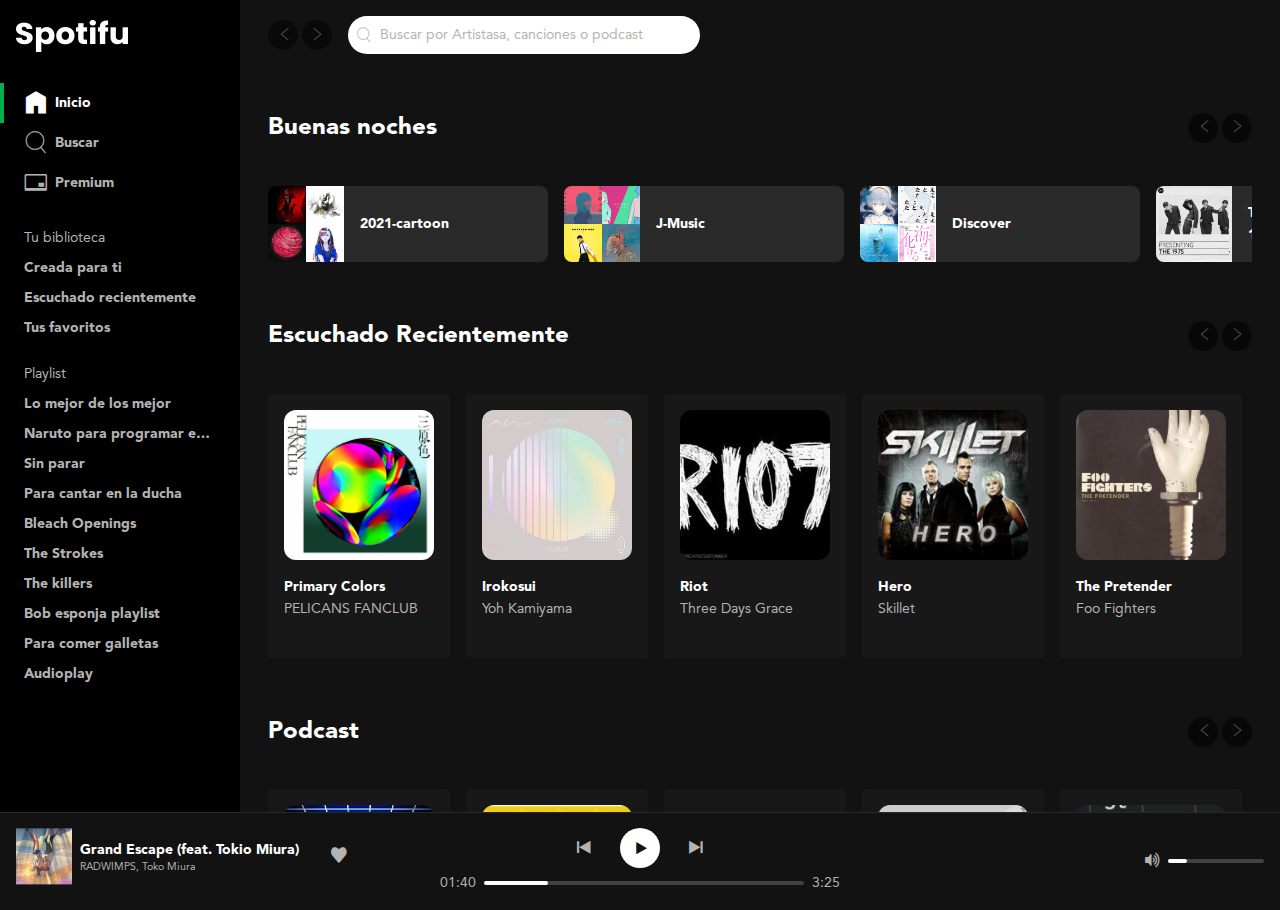
==== commit d4263835: "add: all imgs and artists" ====
--- a/index.html
+++ b/index.html
@@ -170,7 +170,7 @@
                             <div class="playlistList-container">
                                 <div class="playlistB">
                                     <div class="playlistB-cover">
-                                        <img src="./img/cartoon-pl.jpg" alt="Cover de la playlist Anime Hits">
+                                        <img src="./img/playlistB/cartoon-pl.jpg" alt="Cover de la playlist Anime Hits">
                                     </div>
                                     <div class="playlistB-details">
                                         <h3 class="playlistB-title">2021-cartoon</h3>
@@ -183,7 +183,7 @@
                                 </div>
                                 <div class="playlistB">
                                     <div class="playlistB-cover">
-                                        <img src="./img/jmusic-pl.jpg" alt="Cover de la playlist Anime Hits">
+                                        <img src="./img/playlistB/jmusic-pl.jpg" alt="Cover de la playlist Anime Hits">
                                     </div>
                                     <div class="playlistB-details">
                                         <h3 class="playlistB-title">J-Music</h3>
@@ -196,7 +196,7 @@
                                 </div>
                                 <div class="playlistB">
                                     <div class="playlistB-cover">
-                                        <img src="./img/discover-pl.jpg" alt="Cover de la playlist Anime Hits">
+                                        <img src="./img/playlistB/discover-pl.jpg" alt="Cover de la playlist Anime Hits">
                                     </div>
                                     <div class="playlistB-details">
                                         <h3 class="playlistB-title">Discover</h3>
@@ -209,7 +209,7 @@
                                 </div>
                                 <div class="playlistB">
                                     <div class="playlistB-cover">
-                                        <img src="./img/Best1975-pl.jpg" alt="Cover de la playlist The best of The 1975">
+                                        <img src="./img/playlistB/Best1975-pl.jpg" alt="Cover de la playlist The best of The 1975">
                                     </div>
                                     <div class="playlistB-details">
                                         <h3 class="playlistB-title">The best of The 1975</h3>
@@ -222,7 +222,7 @@
                                 </div>
                                 <div class="playlistB">
                                     <div class="playlistB-cover">
-                                        <img src="./img/rock-lp.jpg" alt="Cover de la playlist Rock of Ages">
+                                        <img src="./img/playlistB/rock-lp.jpg" alt="Cover de la playlist Rock of Ages">
                                     </div>
                                     <div class="playlistB-details">
                                         <h3 class="playlistB-title">Rock of Ages</h3>
@@ -235,7 +235,7 @@
                                 </div>
                                 <div class="playlistB">
                                     <div class="playlistB-cover">
-                                        <img src="./img/garage-lp.jpg" alt="Cover de la playlist In the Garage">
+                                        <img src="./img/playlistB/garage-lp.jpg" alt="Cover de la playlist In the Garage">
                                     </div>
                                     <div class="playlistB-details">
                                         <h3 class="playlistB-title">In the Garage</h3>
@@ -248,7 +248,7 @@
                                 </div>
                                 <div class="playlistB">
                                     <div class="playlistB-cover">
-                                        <img src="./img/GoPunkYourself-lp.jpg" alt="Cover de la playlist Go Punk Yourself">
+                                        <img src="./img/playlistB/GoPunkYourself-lp.jpg" alt="Cover de la playlist Go Punk Yourself">
                                     </div>
                                     <div class="playlistB-details">
                                         <h3 class="playlistB-title">Go Punk Yourself</h3>
@@ -261,10 +261,10 @@
                                 </div>
                                 <div class="playlistB">
                                     <div class="playlistB-cover">
-                                        <img src="./img/knows-lp.jpg" alt="Cover de la playlist Youtube knows me well">
-                                    </div>
-                                    <div class="playlistB-details">
-                                        <h3 class="playlistB-title">Youtube knows me well</h3>
+                                        <img src="./img/playlistB/knows-lp.jpg" alt="Cover de la playlist Youtube knows me well">
+                                    </div>
+                                    <div class="playlistB-details">
+                                        <h3 class="playlistB-title">Gritando por la vida</h3>
                                         <div class="playlistB-control">
                                             <button class="buttonIcon is-primary" title="Reporducir la lista de reproducción Youtube knows me well" aria-label="Reporducir la lista de reproducción Youtube knows me well">
                                                 <i class="icon-play" aria-hidden="true"></i>
@@ -274,7 +274,7 @@
                                 </div>
                                 <div class="playlistB">
                                     <div class="playlistB-cover">
-                                        <img src="./img/busy-lp.jpg" alt="Cover de la playlist Busy>
+                                        <img src="./img/playlistB/busy-lp.jpg" alt="Cover de la playlist Busy">
                                     </div>
                                     <div class="playlistB-details">
                                         <h3 class="playlistB-title">Youtube knows me well</h3>
@@ -304,93 +304,93 @@
                             <div class="playlistList-container">
                                 <div class="playlistA">
                                     <div class="playlistA-cover">
-                                        <img src="img/animeHits.png" alt="Cover de la playlist AnimeHits">
-                                        <button class="buttonIcon is-primary" aria-label="Reproducir" title="Reproducir">
-                                            <i class="icon-play" aria-hidden="true"></i>
-                                        </button>
-                                    </div>
-                                    <h3 class="playlistA-title">Anime Hits</h3>
-                                    <h4 class="playlistA-description">Naruto, The killers, Weathing With You</h4>
-                                </div>
-                                <div class="playlistA">
-                                    <div class="playlistA-cover">
-                                        <img src="img/animeHits.png" alt="Cover de la playlist AnimeHits">
-                                        <button class="buttonIcon is-primary" aria-label="Reproducir" title="Reproducir">
-                                            <i class="icon-play" aria-hidden="true"></i>
-                                        </button>
-                                    </div>
-                                    <h3 class="playlistA-title">Anime Hits</h3>
-                                    <h4 class="playlistA-description">Naruto, The killers, Weathing With You</h4>
-                                </div>
-                                <div class="playlistA">
-                                    <div class="playlistA-cover">
-                                        <img src="img/animeHits.png" alt="Cover de la playlist AnimeHits">
-                                        <button class="buttonIcon is-primary" aria-label="Reproducir" title="Reproducir">
-                                            <i class="icon-play" aria-hidden="true"></i>
-                                        </button>
-                                    </div>
-                                    <h3 class="playlistA-title">Anime Hits</h3>
-                                    <h4 class="playlistA-description">Naruto, The killers, Weathing With You</h4>
-                                </div>
-                                <div class="playlistA">
-                                    <div class="playlistA-cover">
-                                        <img src="img/animeHits.png" alt="Cover de la playlist AnimeHits">
-                                        <button class="buttonIcon is-primary" aria-label="Reproducir" title="Reproducir">
-                                            <i class="icon-play" aria-hidden="true"></i>
-                                        </button>
-                                    </div>
-                                    <h3 class="playlistA-title">Anime Hits</h3>
-                                    <h4 class="playlistA-description">Naruto, The killers, Weathing With You</h4>
-                                </div>
-                                <div class="playlistA">
-                                    <div class="playlistA-cover">
-                                        <img src="img/animeHits.png" alt="Cover de la playlist AnimeHits">
-                                        <button class="buttonIcon is-primary" aria-label="Reproducir" title="Reproducir">
-                                            <i class="icon-play" aria-hidden="true"></i>
-                                        </button>
-                                    </div>
-                                    <h3 class="playlistA-title">Anime Hits</h3>
-                                    <h4 class="playlistA-description">Naruto, The killers, Weathing With You</h4>
-                                </div>
-                                <div class="playlistA">
-                                    <div class="playlistA-cover">
-                                        <img src="img/animeHits.png" alt="Cover de la playlist AnimeHits">
-                                        <button class="buttonIcon is-primary" aria-label="Reproducir" title="Reproducir">
-                                            <i class="icon-play" aria-hidden="true"></i>
-                                        </button>
-                                    </div>
-                                    <h3 class="playlistA-title">Anime Hits</h3>
-                                    <h4 class="playlistA-description">Naruto, The killers, Weathing With You</h4>
-                                </div>
-                                <div class="playlistA">
-                                    <div class="playlistA-cover">
-                                        <img src="img/animeHits.png" alt="Cover de la playlist AnimeHits">
-                                        <button class="buttonIcon is-primary" aria-label="Reproducir" title="Reproducir">
-                                            <i class="icon-play" aria-hidden="true"></i>
-                                        </button>
-                                    </div>
-                                    <h3 class="playlistA-title">Anime Hits</h3>
-                                    <h4 class="playlistA-description">Naruto, The killers, Weathing With You</h4>
-                                </div>
-                                <div class="playlistA">
-                                    <div class="playlistA-cover">
-                                        <img src="img/animeHits.png" alt="Cover de la playlist AnimeHits">
-                                        <button class="buttonIcon is-primary" aria-label="Reproducir" title="Reproducir">
-                                            <i class="icon-play" aria-hidden="true"></i>
-                                        </button>
-                                    </div>
-                                    <h3 class="playlistA-title">Anime Hits</h3>
-                                    <h4 class="playlistA-description">Naruto, The killers, Weathing With You</h4>
-                                </div>
-                                <div class="playlistA">
-                                    <div class="playlistA-cover">
-                                        <img src="img/animeHits.png" alt="Cover de la playlist AnimeHits">
-                                        <button class="buttonIcon is-primary" aria-label="Reproducir" title="Reproducir">
-                                            <i class="icon-play" aria-hidden="true"></i>
-                                        </button>
-                                    </div>
-                                    <h3 class="playlistA-title">Anime Hits</h3>
-                                    <h4 class="playlistA-description">Naruto, The killers, Weathing With You</h4>
+                                        <img src="img/playlistA/primary-lp.jpg" alt="Cover de la canción Primary Colors por PELICANS FANCLUB">
+                                        <button class="buttonIcon is-primary" aria-label="Reproducir" title="Reproducir">
+                                            <i class="icon-play" aria-hidden="true"></i>
+                                        </button>
+                                    </div>
+                                    <h3 class="playlistA-title">Primary Colors</h3>
+                                    <h4 class="playlistA-description">PELICANS FANCLUB</h4>
+                                </div>
+                                <div class="playlistA">
+                                    <div class="playlistA-cover">
+                                        <img src="img/playlistA/irokosui-lp.jpg" alt="Cover de la canción Irokosui por Yoh Kamiyama">
+                                        <button class="buttonIcon is-primary" aria-label="Reproducir" title="Reproducir">
+                                            <i class="icon-play" aria-hidden="true"></i>
+                                        </button>
+                                    </div>
+                                    <h3 class="playlistA-title">Irokosui</h3>
+                                    <h4 class="playlistA-description">Yoh Kamiyama</h4>
+                                </div>
+                                <div class="playlistA">
+                                    <div class="playlistA-cover">
+                                        <img src="img/playlistA/riot-lp.jpg" alt="Cover de la canción Riot por Three Days Grace">
+                                        <button class="buttonIcon is-primary" aria-label="Reproducir" title="Reproducir">
+                                            <i class="icon-play" aria-hidden="true"></i>
+                                        </button>
+                                    </div>
+                                    <h3 class="playlistA-title">Riot</h3>
+                                    <h4 class="playlistA-description">Three Days Grace</h4>
+                                </div>
+                                <div class="playlistA">
+                                    <div class="playlistA-cover">
+                                        <img src="img/playlistA/hero.jpg" alt="Cover de la canción Hero por Skillet">
+                                        <button class="buttonIcon is-primary" aria-label="Reproducir" title="Reproducir">
+                                            <i class="icon-play" aria-hidden="true"></i>
+                                        </button>
+                                    </div>
+                                    <h3 class="playlistA-title">Hero</h3>
+                                    <h4 class="playlistA-description">Skillet</h4>
+                                </div>
+                                <div class="playlistA">
+                                    <div class="playlistA-cover">
+                                        <img src="img/playlistA/pretender.jpg" alt="Cover de la canción The Pretender por Foo Fighters">
+                                        <button class="buttonIcon is-primary" aria-label="Reproducir" title="Reproducir">
+                                            <i class="icon-play" aria-hidden="true"></i>
+                                        </button>
+                                    </div>
+                                    <h3 class="playlistA-title">The Pretender</h3>
+                                    <h4 class="playlistA-description">Foo Fighters</h4>
+                                </div>
+                                <div class="playlistA">
+                                    <div class="playlistA-cover">
+                                        <img src="img/playlistA/kid.jpg" alt="Cover de la canción You are Gonna Go Far, Kid por The Offspring">
+                                        <button class="buttonIcon is-primary" aria-label="Reproducir" title="Reproducir">
+                                            <i class="icon-play" aria-hidden="true"></i>
+                                        </button>
+                                    </div>
+                                    <h3 class="playlistA-title">You are Gonna Go Far, Kid</h3>
+                                    <h4 class="playlistA-description">The Offspring</h4>
+                                </div>
+                                <div class="playlistA">
+                                    <div class="playlistA-cover">
+                                        <img src="img/playlistA/pleaser.jpg" alt="Cover de la canción Pleaser por The Wallows">
+                                        <button class="buttonIcon is-primary" aria-label="Reproducir" title="Reproducir">
+                                            <i class="icon-play" aria-hidden="true"></i>
+                                        </button>
+                                    </div>
+                                    <h3 class="playlistA-title">Pleaser</h3>
+                                    <h4 class="playlistA-description">Wallows</h4>
+                                </div>
+                                <div class="playlistA">
+                                    <div class="playlistA-cover">
+                                        <img src="img/playlistA/Lean-on.jpg" alt="Cover de la canción Lean on por Major Lazer">
+                                        <button class="buttonIcon is-primary" aria-label="Reproducir" title="Reproducir">
+                                            <i class="icon-play" aria-hidden="true"></i>
+                                        </button>
+                                    </div>
+                                    <h3 class="playlistA-title">Leon on</h3>
+                                    <h4 class="playlistA-description">Major Lazer</h4>
+                                </div>
+                                <div class="playlistA">
+                                    <div class="playlistA-cover">
+                                        <img src="img/playlistA/takeonme.jpg" alt="Cover de la canción Take on Me por A-ha">
+                                        <button class="buttonIcon is-primary" aria-label="Reproducir" title="Reproducir">
+                                            <i class="icon-play" aria-hidden="true"></i>
+                                        </button>
+                                    </div>
+                                    <h3 class="playlistA-title">Take on Me</h3>
+                                    <h4 class="playlistA-description">A-ha</h4>
                                 </div>
                             </div>
                         </section>
@@ -410,93 +410,93 @@
                             <div class="playlistList-container">
                                 <div class="playlistA">
                                     <div class="playlistA-cover">
-                                        <img src="img/animeHits.png" alt="Cover de la playlist AnimeHits">
-                                        <button class="buttonIcon is-primary" aria-label="Reproducir" title="Reproducir">
-                                            <i class="icon-play" aria-hidden="true"></i>
-                                        </button>
-                                    </div>
-                                    <h3 class="playlistA-title">Anime Hits</h3>
-                                    <h4 class="playlistA-description">Naruto, The killers, Weathing With You</h4>
-                                </div>
-                                <div class="playlistA">
-                                    <div class="playlistA-cover">
-                                        <img src="img/animeHits.png" alt="Cover de la playlist AnimeHits">
-                                        <button class="buttonIcon is-primary" aria-label="Reproducir" title="Reproducir">
-                                            <i class="icon-play" aria-hidden="true"></i>
-                                        </button>
-                                    </div>
-                                    <h3 class="playlistA-title">Anime Hits</h3>
-                                    <h4 class="playlistA-description">Naruto, The killers, Weathing With You</h4>
-                                </div>
-                                <div class="playlistA">
-                                    <div class="playlistA-cover">
-                                        <img src="img/animeHits.png" alt="Cover de la playlist AnimeHits">
-                                        <button class="buttonIcon is-primary" aria-label="Reproducir" title="Reproducir">
-                                            <i class="icon-play" aria-hidden="true"></i>
-                                        </button>
-                                    </div>
-                                    <h3 class="playlistA-title">Anime Hits</h3>
-                                    <h4 class="playlistA-description">Naruto, The killers, Weathing With You</h4>
-                                </div>
-                                <div class="playlistA">
-                                    <div class="playlistA-cover">
-                                        <img src="img/animeHits.png" alt="Cover de la playlist AnimeHits">
-                                        <button class="buttonIcon is-primary" aria-label="Reproducir" title="Reproducir">
-                                            <i class="icon-play" aria-hidden="true"></i>
-                                        </button>
-                                    </div>
-                                    <h3 class="playlistA-title">Anime Hits</h3>
-                                    <h4 class="playlistA-description">Naruto, The killers, Weathing With You</h4>
-                                </div>
-                                <div class="playlistA">
-                                    <div class="playlistA-cover">
-                                        <img src="img/animeHits.png" alt="Cover de la playlist AnimeHits">
-                                        <button class="buttonIcon is-primary" aria-label="Reproducir" title="Reproducir">
-                                            <i class="icon-play" aria-hidden="true"></i>
-                                        </button>
-                                    </div>
-                                    <h3 class="playlistA-title">Anime Hits</h3>
-                                    <h4 class="playlistA-description">Naruto, The killers, Weathing With You</h4>
-                                </div>
-                                <div class="playlistA">
-                                    <div class="playlistA-cover">
-                                        <img src="img/animeHits.png" alt="Cover de la playlist AnimeHits">
-                                        <button class="buttonIcon is-primary" aria-label="Reproducir" title="Reproducir">
-                                            <i class="icon-play" aria-hidden="true"></i>
-                                        </button>
-                                    </div>
-                                    <h3 class="playlistA-title">Anime Hits</h3>
-                                    <h4 class="playlistA-description">Naruto, The killers, Weathing With You</h4>
-                                </div>
-                                <div class="playlistA">
-                                    <div class="playlistA-cover">
-                                        <img src="img/animeHits.png" alt="Cover de la playlist AnimeHits">
-                                        <button class="buttonIcon is-primary" aria-label="Reproducir" title="Reproducir">
-                                            <i class="icon-play" aria-hidden="true"></i>
-                                        </button>
-                                    </div>
-                                    <h3 class="playlistA-title">Anime Hits</h3>
-                                    <h4 class="playlistA-description">Naruto, The killers, Weathing With You</h4>
-                                </div>
-                                <div class="playlistA">
-                                    <div class="playlistA-cover">
-                                        <img src="img/animeHits.png" alt="Cover de la playlist AnimeHits">
-                                        <button class="buttonIcon is-primary" aria-label="Reproducir" title="Reproducir">
-                                            <i class="icon-play" aria-hidden="true"></i>
-                                        </button>
-                                    </div>
-                                    <h3 class="playlistA-title">Anime Hits</h3>
-                                    <h4 class="playlistA-description">Naruto, The killers, Weathing With You</h4>
-                                </div>
-                                <div class="playlistA">
-                                    <div class="playlistA-cover">
-                                        <img src="img/animeHits.png" alt="Cover de la playlist AnimeHits">
-                                        <button class="buttonIcon is-primary" aria-label="Reproducir" title="Reproducir">
-                                            <i class="icon-play" aria-hidden="true"></i>
-                                        </button>
-                                    </div>
-                                    <h3 class="playlistA-title">Anime Hits</h3>
-                                    <h4 class="playlistA-description">Naruto, The killers, Weathing With You</h4>
+                                        <img src="img/podcast/techstuff.jpg" alt="Cover del Podcast TechStuff">
+                                        <button class="buttonIcon is-primary" aria-label="Reproducir" title="Reproducir">
+                                            <i class="icon-play" aria-hidden="true"></i>
+                                        </button>
+                                    </div>
+                                    <h3 class="playlistA-title">Tech Stuff</h3>
+                                    <h4 class="playlistA-description">Jonathan Strickland</h4>
+                                </div>
+                                <div class="playlistA">
+                                    <div class="playlistA-cover">
+                                        <img src="img/podcast/javascript.jpg" alt="Cover del Podcast Javascript Jabber">
+                                        <button class="buttonIcon is-primary" aria-label="Reproducir" title="Reproducir">
+                                            <i class="icon-play" aria-hidden="true"></i>
+                                        </button>
+                                    </div>
+                                    <h3 class="playlistA-title">Javascript Jabber</h3>
+                                    <h4 class="playlistA-description">DevChat.TV</h4>
+                                </div>
+                                <div class="playlistA">
+                                    <div class="playlistA-cover">
+                                        <img src="img/podcast/tech.png" alt="Cover del Podcast Tecnologería">
+                                        <button class="buttonIcon is-primary" aria-label="Reproducir" title="Reproducir">
+                                            <i class="icon-play" aria-hidden="true"></i>
+                                        </button>
+                                    </div>
+                                    <h3 class="playlistA-title">Tecnologería</h3>
+                                    <h4 class="playlistA-description">Tecnologería.TV</h4>
+                                </div>
+                                <div class="playlistA">
+                                    <div class="playlistA-cover">
+                                        <img src="img/podcast/procas.jpg" alt="Cover del Podcast Deja de PROCRASTINAR: consejos y estrategias para dejar de hacerlo">
+                                        <button class="buttonIcon is-primary" aria-label="Reproducir" title="Reproducir">
+                                            <i class="icon-play" aria-hidden="true"></i>
+                                        </button>
+                                    </div>
+                                    <h3 class="playlistA-title">Deja de PROCRASTINAR: consejos y estrategias para dejar de hacerlo</h3>
+                                    <h4 class="playlistA-description">MiduDev</h4>
+                                </div>
+                                <div class="playlistA">
+                                    <div class="playlistA-cover">
+                                        <img src="img/podcast/stateofjs.jpg" alt="Cover del Podcast State of JS 2020 - Mesa redonda - ¿¡La muerte de Angular y Redux!?">
+                                        <button class="buttonIcon is-primary" aria-label="Reproducir" title="Reproducir">
+                                            <i class="icon-play" aria-hidden="true"></i>
+                                        </button>
+                                    </div>
+                                    <h3 class="playlistA-title">State of JS 2020 - Mesa redonda - ¿¡La muerte de Angular y Redux!? </h3>
+                                    <h4 class="playlistA-description">MiduDev</h4>
+                                </div>
+                                <div class="playlistA">
+                                    <div class="playlistA-cover">
+                                        <img src="img/podcast/ceovercel.jpeg" alt="Cover del Podcast Entrevista a Guillermo Rauch, CEO de Vercel">
+                                        <button class="buttonIcon is-primary" aria-label="Reproducir" title="Reproducir">
+                                            <i class="icon-play" aria-hidden="true"></i>
+                                        </button>
+                                    </div>
+                                    <h3 class="playlistA-title">Entrevista a Guillermo Rauch, CEO de Vercel</h3>
+                                    <h4 class="playlistA-description">MiduDev</h4>
+                                </div>
+                                <div class="playlistA">
+                                    <div class="playlistA-cover">
+                                        <img src="img/podcast/aple.jpg" alt="Cover del Podcast Qué esperamos del evento WWDC21 ">
+                                        <button class="buttonIcon is-primary" aria-label="Reproducir" title="Reproducir">
+                                            <i class="icon-play" aria-hidden="true"></i>
+                                        </button>
+                                    </div>
+                                    <h3 class="playlistA-title">Qué esperamos del evento WWDC21</h3>
+                                    <h4 class="playlistA-description">MoureDev</h4>
+                                </div>
+                                <div class="playlistA">
+                                    <div class="playlistA-cover">
+                                        <img src="img/podcast/hector.jpg" alt="Cover del Podcast Cursos de programación gratuitos vs de paga">
+                                        <button class="buttonIcon is-primary" aria-label="Reproducir" title="Reproducir">
+                                            <i class="icon-play" aria-hidden="true"></i>
+                                        </button>
+                                    </div>
+                                    <h3 class="playlistA-title">Cursos de programación gratuitos vs de paga</h3>
+                                    <h4 class="playlistA-description">Hector De Leon</h4>
+                                </div>
+                                <div class="playlistA">
+                                    <div class="playlistA-cover">
+                                        <img src="img/podcast/hola.jpg" alt="Cover del Podcast Hola Mundo ">
+                                        <button class="buttonIcon is-primary" aria-label="Reproducir" title="Reproducir">
+                                            <i class="icon-play" aria-hidden="true"></i>
+                                        </button>
+                                    </div>
+                                    <h3 class="playlistA-title">Hola Mundo</h3>
+                                    <h4 class="playlistA-description">Algo que recordar</h4>
                                 </div>
                             </div>
                         </section>
@@ -516,93 +516,93 @@
                             <div class="playlistList-container">
                                 <div class="playlistA">
                                     <div class="playlistA-cover">
-                                        <img src="img/animeHits.png" alt="Cover de la playlist AnimeHits">
-                                        <button class="buttonIcon is-primary" aria-label="Reproducir" title="Reproducir">
-                                            <i class="icon-play" aria-hidden="true"></i>
-                                        </button>
-                                    </div>
-                                    <h3 class="playlistA-title">Anime Hits</h3>
-                                    <h4 class="playlistA-description">Naruto, The killers, Weathing With You</h4>
-                                </div>
-                                <div class="playlistA">
-                                    <div class="playlistA-cover">
-                                        <img src="img/animeHits.png" alt="Cover de la playlist AnimeHits">
-                                        <button class="buttonIcon is-primary" aria-label="Reproducir" title="Reproducir">
-                                            <i class="icon-play" aria-hidden="true"></i>
-                                        </button>
-                                    </div>
-                                    <h3 class="playlistA-title">Anime Hits</h3>
-                                    <h4 class="playlistA-description">Naruto, The killers, Weathing With You</h4>
-                                </div>
-                                <div class="playlistA">
-                                    <div class="playlistA-cover">
-                                        <img src="img/animeHits.png" alt="Cover de la playlist AnimeHits">
-                                        <button class="buttonIcon is-primary" aria-label="Reproducir" title="Reproducir">
-                                            <i class="icon-play" aria-hidden="true"></i>
-                                        </button>
-                                    </div>
-                                    <h3 class="playlistA-title">Anime Hits</h3>
-                                    <h4 class="playlistA-description">Naruto, The killers, Weathing With You</h4>
-                                </div>
-                                <div class="playlistA">
-                                    <div class="playlistA-cover">
-                                        <img src="img/animeHits.png" alt="Cover de la playlist AnimeHits">
-                                        <button class="buttonIcon is-primary" aria-label="Reproducir" title="Reproducir">
-                                            <i class="icon-play" aria-hidden="true"></i>
-                                        </button>
-                                    </div>
-                                    <h3 class="playlistA-title">Anime Hits</h3>
-                                    <h4 class="playlistA-description">Naruto, The killers, Weathing With You</h4>
-                                </div>
-                                <div class="playlistA">
-                                    <div class="playlistA-cover">
-                                        <img src="img/animeHits.png" alt="Cover de la playlist AnimeHits">
-                                        <button class="buttonIcon is-primary" aria-label="Reproducir" title="Reproducir">
-                                            <i class="icon-play" aria-hidden="true"></i>
-                                        </button>
-                                    </div>
-                                    <h3 class="playlistA-title">Anime Hits</h3>
-                                    <h4 class="playlistA-description">Naruto, The killers, Weathing With You</h4>
-                                </div>
-                                <div class="playlistA">
-                                    <div class="playlistA-cover">
-                                        <img src="img/animeHits.png" alt="Cover de la playlist AnimeHits">
-                                        <button class="buttonIcon is-primary" aria-label="Reproducir" title="Reproducir">
-                                            <i class="icon-play" aria-hidden="true"></i>
-                                        </button>
-                                    </div>
-                                    <h3 class="playlistA-title">Anime Hits</h3>
-                                    <h4 class="playlistA-description">Naruto, The killers, Weathing With You</h4>
-                                </div>
-                                <div class="playlistA">
-                                    <div class="playlistA-cover">
-                                        <img src="img/animeHits.png" alt="Cover de la playlist AnimeHits">
-                                        <button class="buttonIcon is-primary" aria-label="Reproducir" title="Reproducir">
-                                            <i class="icon-play" aria-hidden="true"></i>
-                                        </button>
-                                    </div>
-                                    <h3 class="playlistA-title">Anime Hits</h3>
-                                    <h4 class="playlistA-description">Naruto, The killers, Weathing With You</h4>
-                                </div>
-                                <div class="playlistA">
-                                    <div class="playlistA-cover">
-                                        <img src="img/animeHits.png" alt="Cover de la playlist AnimeHits">
-                                        <button class="buttonIcon is-primary" aria-label="Reproducir" title="Reproducir">
-                                            <i class="icon-play" aria-hidden="true"></i>
-                                        </button>
-                                    </div>
-                                    <h3 class="playlistA-title">Anime Hits</h3>
-                                    <h4 class="playlistA-description">Naruto, The killers, Weathing With You</h4>
-                                </div>
-                                <div class="playlistA">
-                                    <div class="playlistA-cover">
-                                        <img src="img/animeHits.png" alt="Cover de la playlist AnimeHits">
-                                        <button class="buttonIcon is-primary" aria-label="Reproducir" title="Reproducir">
-                                            <i class="icon-play" aria-hidden="true"></i>
-                                        </button>
-                                    </div>
-                                    <h3 class="playlistA-title">Anime Hits</h3>
-                                    <h4 class="playlistA-description">Naruto, The killers, Weathing With You</h4>
+                                        <img src="img/lomejor/jungle.PNG" alt="Cover de la canción Jungle P por 5050">
+                                        <button class="buttonIcon is-primary" aria-label="Reproducir" title="Reproducir">
+                                            <i class="icon-play" aria-hidden="true"></i>
+                                        </button>
+                                    </div>
+                                    <h3 class="playlistA-title"> Jungle P</h3>
+                                    <h4 class="playlistA-description">5050</h4>
+                                </div>
+                                <div class="playlistA">
+                                    <div class="playlistA-cover">
+                                        <img src="img/lomejor/wecan.PNG" alt="Cover de la canción We can por Kishidan y Hiroshi Kitadani">
+                                        <button class="buttonIcon is-primary" aria-label="Reproducir" title="Reproducir">
+                                            <i class="icon-play" aria-hidden="true"></i>
+                                        </button>
+                                    </div>
+                                    <h3 class="playlistA-title">We can</h3>
+                                    <h4 class="playlistA-description">Kishidan y Hiroshi Kitadani</h4>
+                                </div>
+                                <div class="playlistA">
+                                    <div class="playlistA-cover">
+                                        <img src="img/lomejor/ohlove.PNG" alt="Cover de la canción Oh Love por Prateek Kuhad ">
+                                        <button class="buttonIcon is-primary" aria-label="Reproducir" title="Reproducir">
+                                            <i class="icon-play" aria-hidden="true"></i>
+                                        </button>
+                                    </div>
+                                    <h3 class="playlistA-title">Oh Love</h3>
+                                    <h4 class="playlistA-description">Prateek Kuhad</h4>
+                                </div>
+                                <div class="playlistA">
+                                    <div class="playlistA-cover">
+                                        <img src="img/lomejor/cold.PNG" alt="Cover de la canción Cold/mess por Prateek Kuhad ">
+                                        <button class="buttonIcon is-primary" aria-label="Reproducir" title="Reproducir">
+                                            <i class="icon-play" aria-hidden="true"></i>
+                                        </button>
+                                    </div>
+                                    <h3 class="playlistA-title">COld/mess</h3>
+                                    <h4 class="playlistA-description">Prateek Kuhad</h4>
+                                </div>
+                                <div class="playlistA">
+                                    <div class="playlistA-cover">
+                                        <img src="img/lomejor/liveitup.PNG" alt="Cover de la canción Live it Up por Nicky Jam & Will Smith">
+                                        <button class="buttonIcon is-primary" aria-label="Reproducir" title="Reproducir">
+                                            <i class="icon-play" aria-hidden="true"></i>
+                                        </button>
+                                    </div>
+                                    <h3 class="playlistA-title">Live it Up</h3>
+                                    <h4 class="playlistA-description">Nicky Jam & Will Smith</h4>
+                                </div>
+                                <div class="playlistA">
+                                    <div class="playlistA-cover">
+                                        <img src="img/lomejor/levels.png" alt="Cover de la canción Levels por Avicci ">
+                                        <button class="buttonIcon is-primary" aria-label="Reproducir" title="Reproducir">
+                                            <i class="icon-play" aria-hidden="true"></i>
+                                        </button>
+                                    </div>
+                                    <h3 class="playlistA-title">Levels</h3>
+                                    <h4 class="playlistA-description"> Avicci</h4>
+                                </div>
+                                <div class="playlistA">
+                                    <div class="playlistA-cover">
+                                        <img src="img/lomejor/cant.jpg" alt="Cover de la canción Cant Hold Us por Macklemore & Ryan Lewis ">
+                                        <button class="buttonIcon is-primary" aria-label="Reproducir" title="Reproducir">
+                                            <i class="icon-play" aria-hidden="true"></i>
+                                        </button>
+                                    </div>
+                                    <h3 class="playlistA-title">Cant Hold Us</h3>
+                                    <h4 class="playlistA-description">Macklemore & Ryan Lewis</h4>
+                                </div>
+                                <div class="playlistA">
+                                    <div class="playlistA-cover">
+                                        <img src="img/lomejor/beli.PNG" alt="Cover de la canción Beliver por Imagine Dragons">
+                                        <button class="buttonIcon is-primary" aria-label="Reproducir" title="Reproducir">
+                                            <i class="icon-play" aria-hidden="true"></i>
+                                        </button>
+                                    </div>
+                                    <h3 class="playlistA-title">Beliver</h3>
+                                    <h4 class="playlistA-description">Imagine Dragons</h4>
+                                </div>
+                                <div class="playlistA">
+                                    <div class="playlistA-cover">
+                                        <img src="img/lomejor/radio.PNG" alt="Cover de la canción Radioctive por Imagine Dragons">
+                                        <button class="buttonIcon is-primary" aria-label="Reproducir" title="Reproducir">
+                                            <i class="icon-play" aria-hidden="true"></i>
+                                        </button>
+                                    </div>
+                                    <h3 class="playlistA-title">Radioctive</h3>
+                                    <h4 class="playlistA-description">Imagine Dragons</h4>
                                 </div>
                             </div>
                         </section>
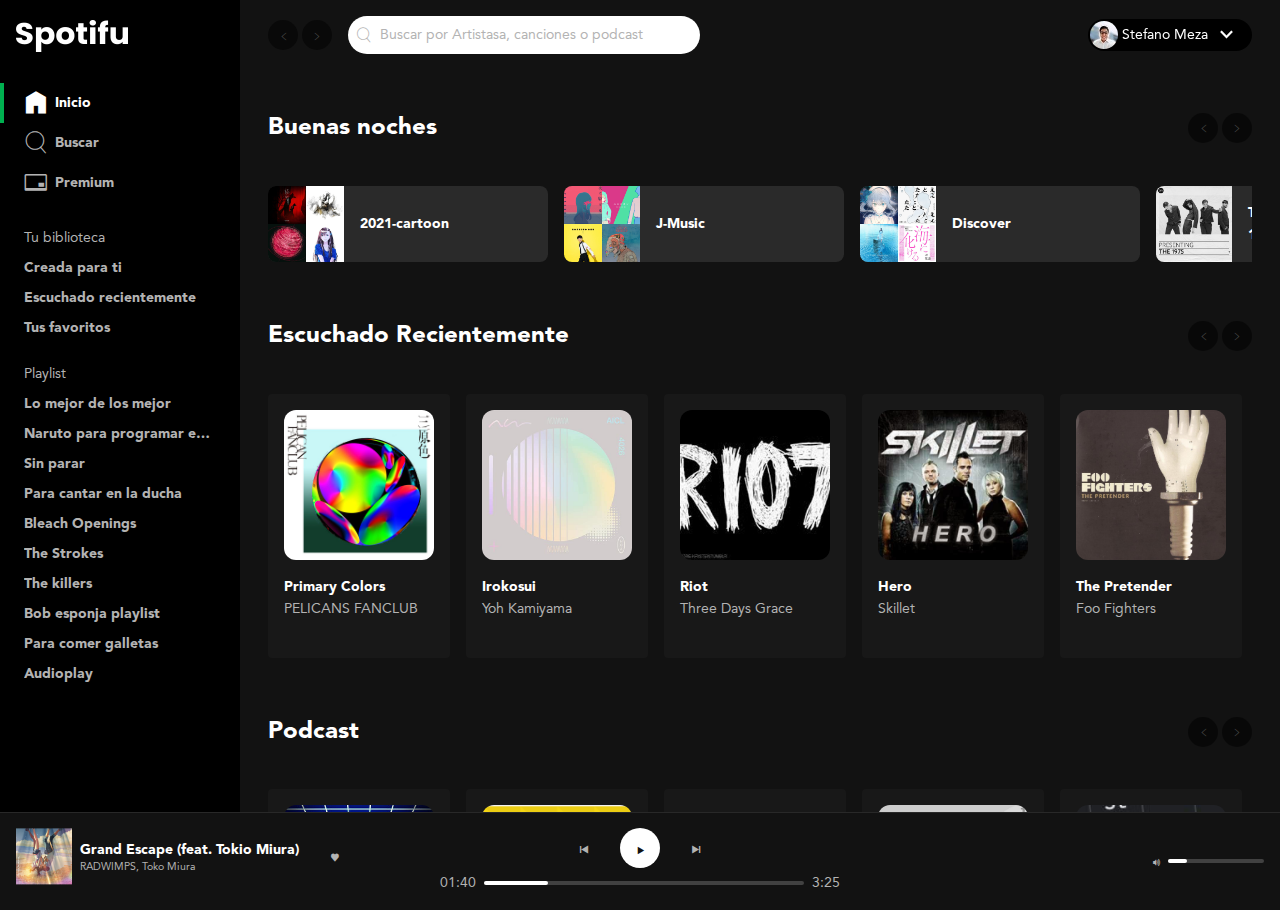
==== commit eedd6318: "create: new layout playlist.html" ====
--- a/index.html
+++ b/index.html
@@ -151,6 +151,16 @@
                                     <i class="icon-search" aria-hidden="true" ></i>
                                     <input type="search" placeholder="Buscar por Artistasa, canciones o podcast">
                                 </form>
+                                <div class="user">
+                                    <div class="user-container">
+                                        <div class="user-picture">
+                                            <img src="img/profile.jpg" alt="Foto de Perfil Usuario Piero Meza">
+                                        </div>
+                                        <span class="user-name">Stefano Meza</span>
+                                       
+                                    </div>
+                                    <i class="icon-vector"></i>
+                                </div>
                             </header>
                         </div>
                     </div>
@@ -438,7 +448,7 @@
                                     <h3 class="playlistA-title">Tecnologería</h3>
                                     <h4 class="playlistA-description">Tecnologería.TV</h4>
                                 </div>
-                                <div class="playlistA">
+                                <div class="playlistA ellipsis">
                                     <div class="playlistA-cover">
                                         <img src="img/podcast/procas.jpg" alt="Cover del Podcast Deja de PROCRASTINAR: consejos y estrategias para dejar de hacerlo">
                                         <button class="buttonIcon is-primary" aria-label="Reproducir" title="Reproducir">
@@ -448,7 +458,7 @@
                                     <h3 class="playlistA-title">Deja de PROCRASTINAR: consejos y estrategias para dejar de hacerlo</h3>
                                     <h4 class="playlistA-description">MiduDev</h4>
                                 </div>
-                                <div class="playlistA">
+                                <div class="playlistA ellipsis">
                                     <div class="playlistA-cover">
                                         <img src="img/podcast/stateofjs.jpg" alt="Cover del Podcast State of JS 2020 - Mesa redonda - ¿¡La muerte de Angular y Redux!?">
                                         <button class="buttonIcon is-primary" aria-label="Reproducir" title="Reproducir">
@@ -458,7 +468,7 @@
                                     <h3 class="playlistA-title">State of JS 2020 - Mesa redonda - ¿¡La muerte de Angular y Redux!? </h3>
                                     <h4 class="playlistA-description">MiduDev</h4>
                                 </div>
-                                <div class="playlistA">
+                                <div class="playlistA ellipsis">
                                     <div class="playlistA-cover">
                                         <img src="img/podcast/ceovercel.jpeg" alt="Cover del Podcast Entrevista a Guillermo Rauch, CEO de Vercel">
                                         <button class="buttonIcon is-primary" aria-label="Reproducir" title="Reproducir">
@@ -468,17 +478,17 @@
                                     <h3 class="playlistA-title">Entrevista a Guillermo Rauch, CEO de Vercel</h3>
                                     <h4 class="playlistA-description">MiduDev</h4>
                                 </div>
-                                <div class="playlistA">
+                                <div class="playlistA ellipsis">
                                     <div class="playlistA-cover">
                                         <img src="img/podcast/aple.jpg" alt="Cover del Podcast Qué esperamos del evento WWDC21 ">
                                         <button class="buttonIcon is-primary" aria-label="Reproducir" title="Reproducir">
                                             <i class="icon-play" aria-hidden="true"></i>
                                         </button>
                                     </div>
-                                    <h3 class="playlistA-title">Qué esperamos del evento WWDC21</h3>
+                                    <h3 class="playlistA-title ">Qué esperamos del evento WWDC21</h3>
                                     <h4 class="playlistA-description">MoureDev</h4>
                                 </div>
-                                <div class="playlistA">
+                                <div class="playlistA ellipsis">
                                     <div class="playlistA-cover">
                                         <img src="img/podcast/hector.jpg" alt="Cover del Podcast Cursos de programación gratuitos vs de paga">
                                         <button class="buttonIcon is-primary" aria-label="Reproducir" title="Reproducir">
@@ -488,7 +498,7 @@
                                     <h3 class="playlistA-title">Cursos de programación gratuitos vs de paga</h3>
                                     <h4 class="playlistA-description">Hector De Leon</h4>
                                 </div>
-                                <div class="playlistA">
+                                <div class="playlistA  ellipsis">
                                     <div class="playlistA-cover">
                                         <img src="img/podcast/hola.jpg" alt="Cover del Podcast Hola Mundo ">
                                         <button class="buttonIcon is-primary" aria-label="Reproducir" title="Reproducir">
--- a/css/index.css
+++ b/css/index.css
@@ -9,6 +9,7 @@
 @import './page.css';
 @import './layout.css';
 @import './scrollbar.css';
+@import './user.css';
 
 :root{
  --primary: #00B050;
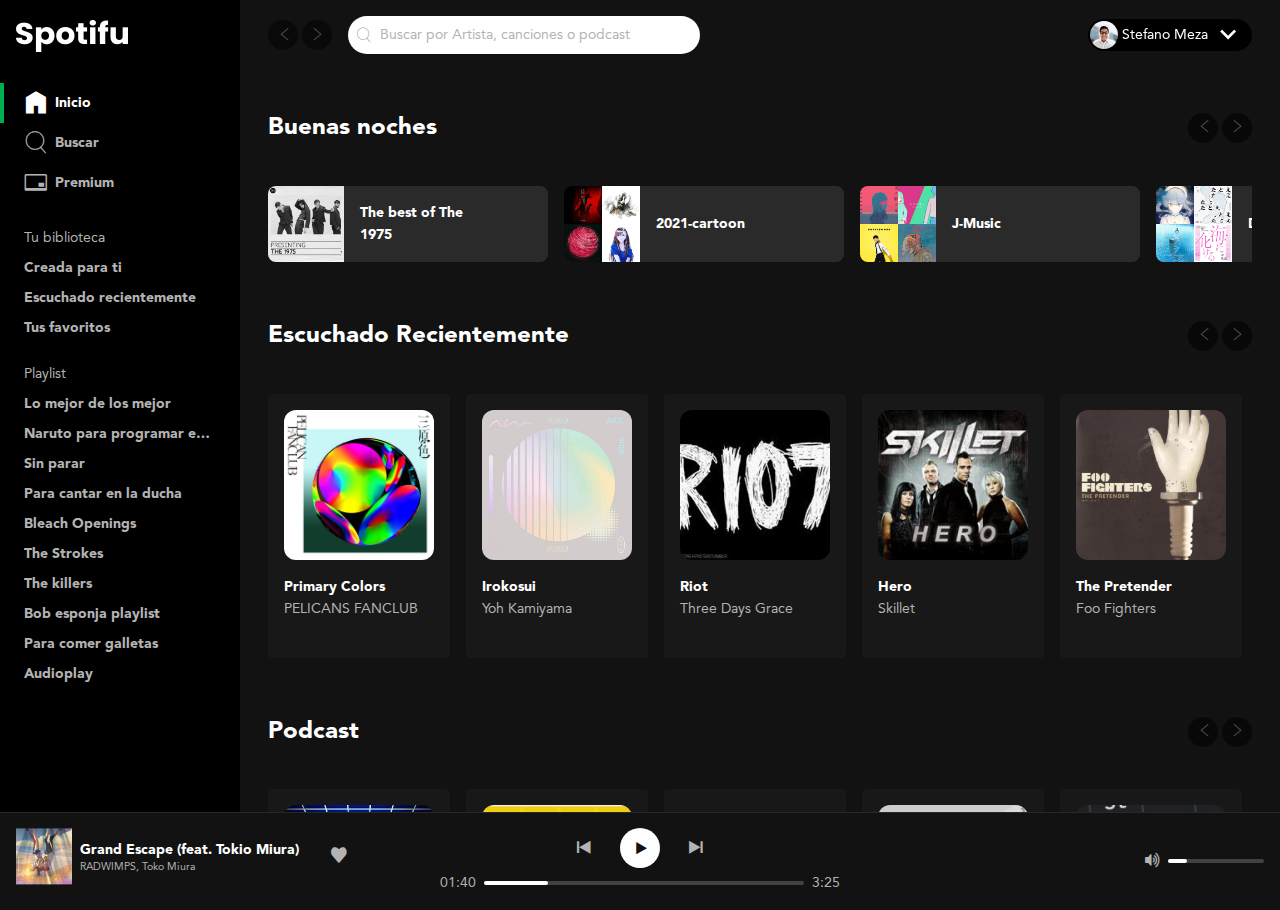
==== commit 8bdc6520: "finished: all layouts" ====
--- a/index.html
+++ b/index.html
@@ -149,7 +149,7 @@
                                 </div>
                                 <form class="search" role="search" aria-label="Buscar por Artista, canciones o podcast" >
                                     <i class="icon-search" aria-hidden="true" ></i>
-                                    <input type="search" placeholder="Buscar por Artistasa, canciones o podcast">
+                                    <input type="search" placeholder="Buscar por Artista, canciones o podcast">
                                 </form>
                                 <div class="user">
                                     <div class="user-container">
@@ -180,6 +180,19 @@
                             <div class="playlistList-container">
                                 <div class="playlistB">
                                     <div class="playlistB-cover">
+                                        <img src="./img/playlistB/Best1975-pl.jpg" alt="Cover de la playlist The best of The 1975">
+                                    </div>
+                                    <div class="playlistB-details">
+                                        <h3 class="playlistB-title"> <a href="/playlist.html">The best of The 1975</a> </h3>
+                                        <div class="playlistB-control">
+                                            <button class="buttonIcon is-primary" title="Reporducir la lista de reproducción The best of The 1975" aria-label="Reporducir la lista de reproducción The best of The 1975">
+                                                <i class="icon-play" aria-hidden="true"></i>
+                                            </button>
+                                        </div>
+                                    </div>
+                                </div>
+                                <div class="playlistB">
+                                    <div class="playlistB-cover">
                                         <img src="./img/playlistB/cartoon-pl.jpg" alt="Cover de la playlist Anime Hits">
                                     </div>
                                     <div class="playlistB-details">
@@ -212,19 +225,6 @@
                                         <h3 class="playlistB-title">Discover</h3>
                                         <div class="playlistB-control">
                                             <button class="buttonIcon is-primary" title="Reporducir la lista de reproducción Discover" aria-label="Reporducir la lista de reproducción Discover">
-                                                <i class="icon-play" aria-hidden="true"></i>
-                                            </button>
-                                        </div>
-                                    </div>
-                                </div>
-                                <div class="playlistB">
-                                    <div class="playlistB-cover">
-                                        <img src="./img/playlistB/Best1975-pl.jpg" alt="Cover de la playlist The best of The 1975">
-                                    </div>
-                                    <div class="playlistB-details">
-                                        <h3 class="playlistB-title">The best of The 1975</h3>
-                                        <div class="playlistB-control">
-                                            <button class="buttonIcon is-primary" title="Reporducir la lista de reproducción The best of The 1975" aria-label="Reporducir la lista de reproducción The best of The 1975">
                                                 <i class="icon-play" aria-hidden="true"></i>
                                             </button>
                                         </div>
--- a/css/index.css
+++ b/css/index.css
@@ -9,7 +9,9 @@
 @import './page.css';
 @import './layout.css';
 @import './scrollbar.css';
-@import './user.css';
+@import './playlist.css';
+@import './filter-bar.css';
+@import './playlist2.css';
 
 :root{
  --primary: #00B050;
@@ -24,13 +26,11 @@
  --baseFontFamily: Avenir, Helvetica, san-serif;
  --headLine1: bold 2rem/normal var(--baseFontFamily);
  --headLine2: bold 1.5rem/1.75rem var(--baseFontFamily);
+ --Subtitle2: normal 1.33rem/auto var(--baseFontFamily);
  --baseFont: normal .875rem/1.375rem var(--baseFontFamily);
  --baseFontBold: bold .875rem/1.375rem var(--baseFontFamily);
  --button: bold .875rem/1rem var(--baseFontFamily);
  --smallFont: normal .75em/normal var(--baseFontFamily);
+ --buttonFont: 500 0.875/1rem var(--baseFontFamily);
+
 }
-@media screen and (min-width: 1366px) {
-    :root{
-        font-size: 18px;
-    }
-}